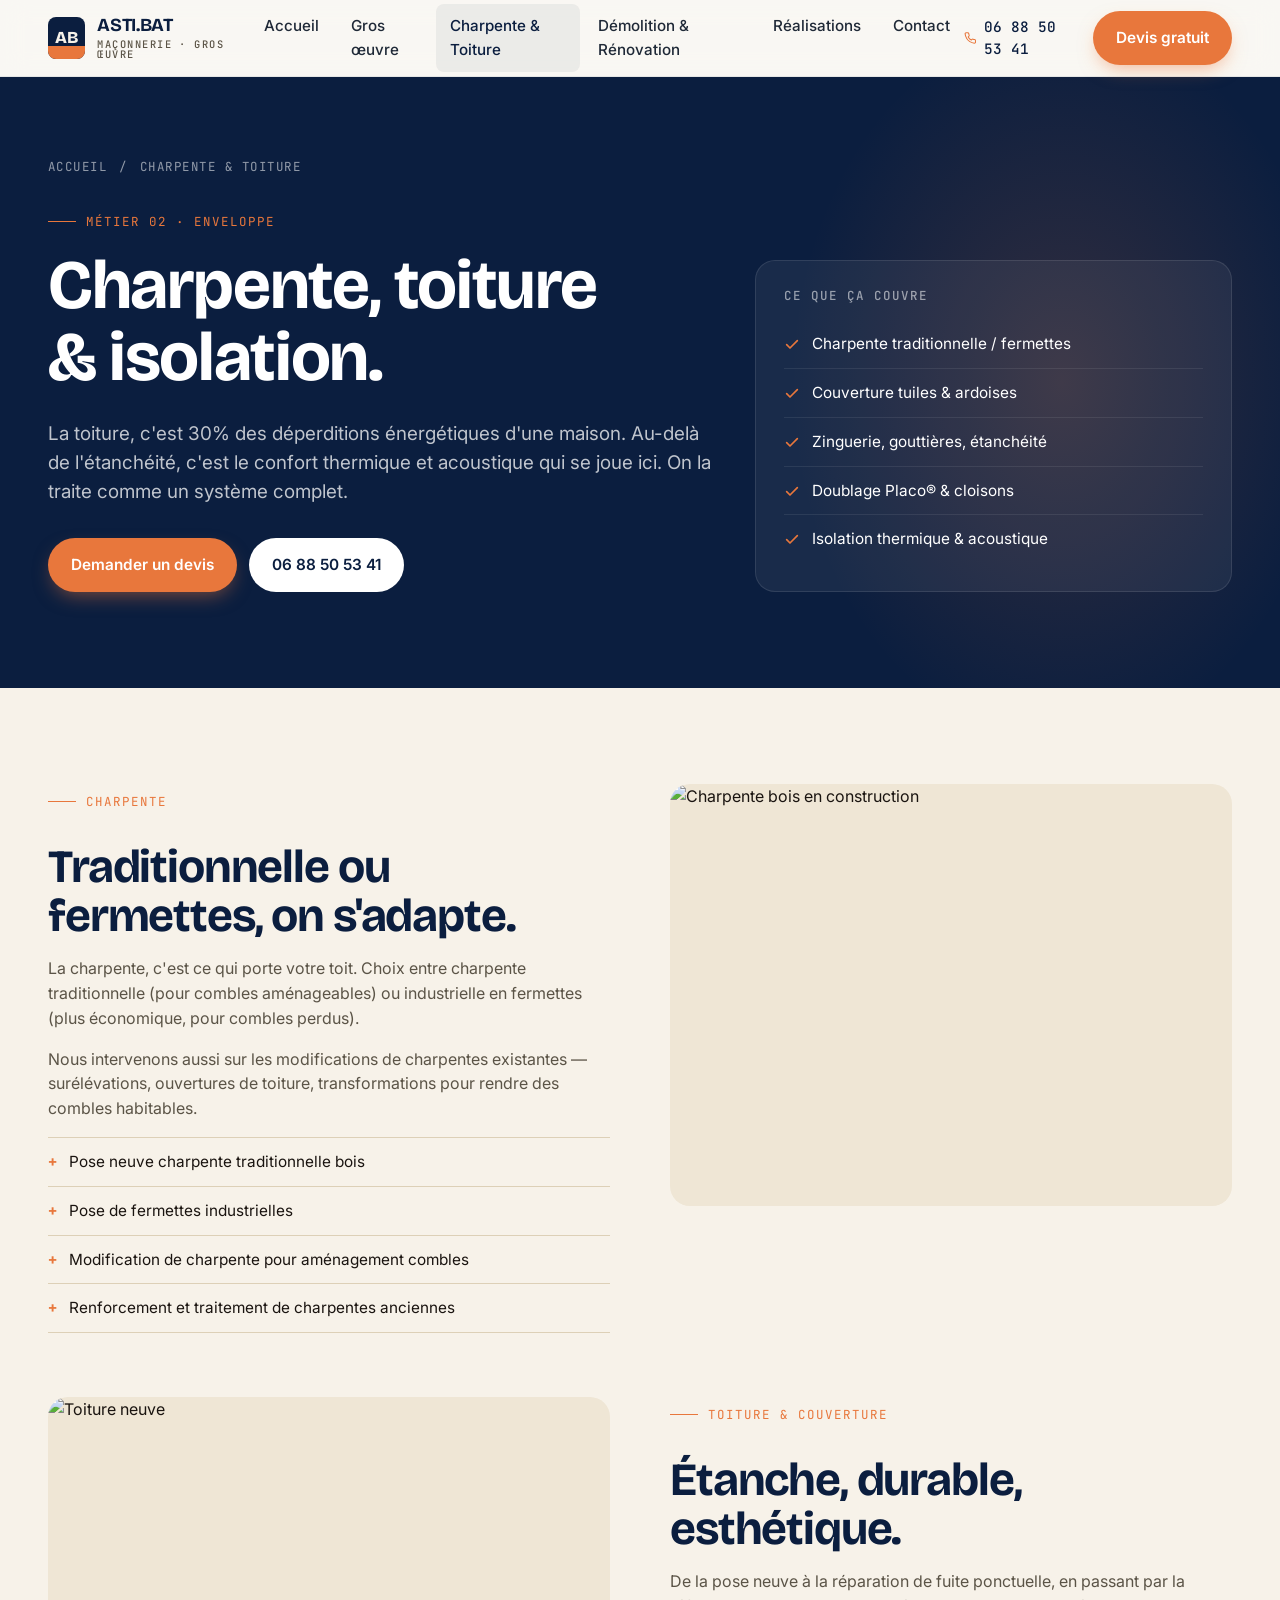
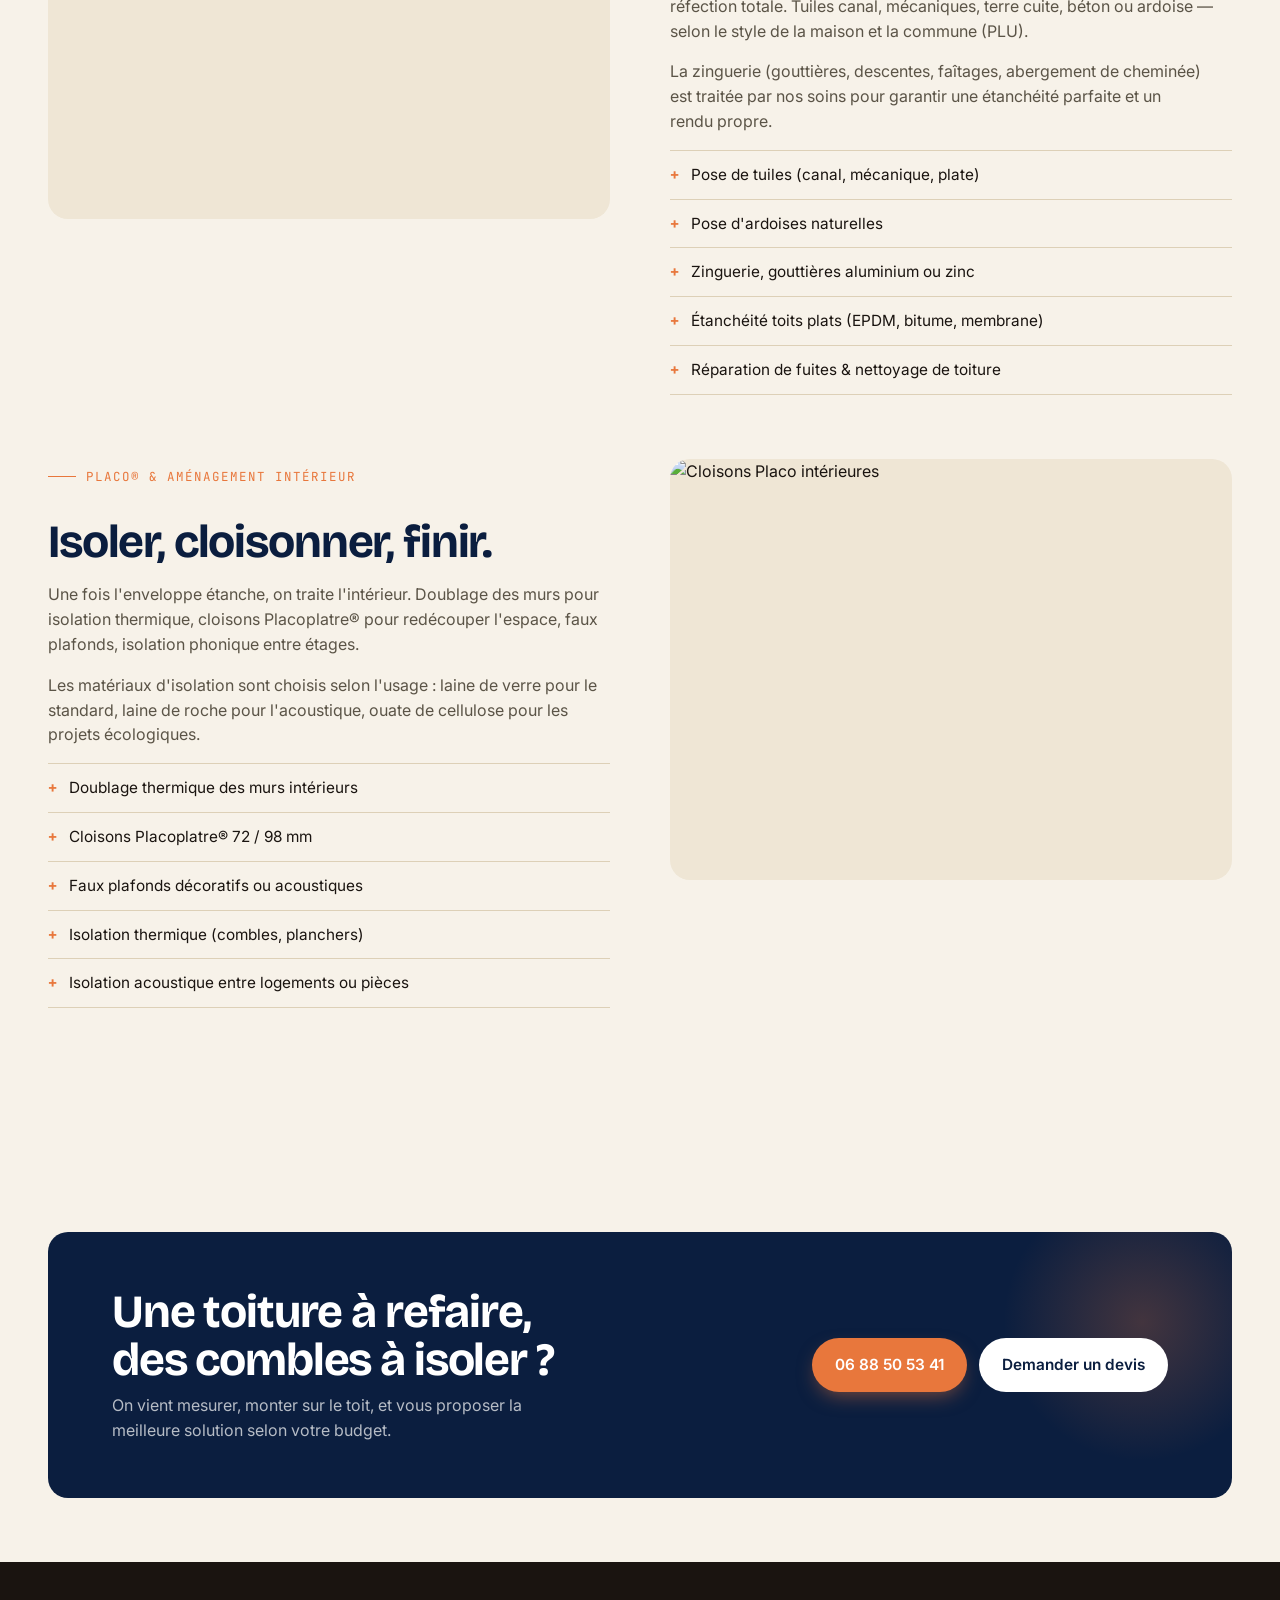
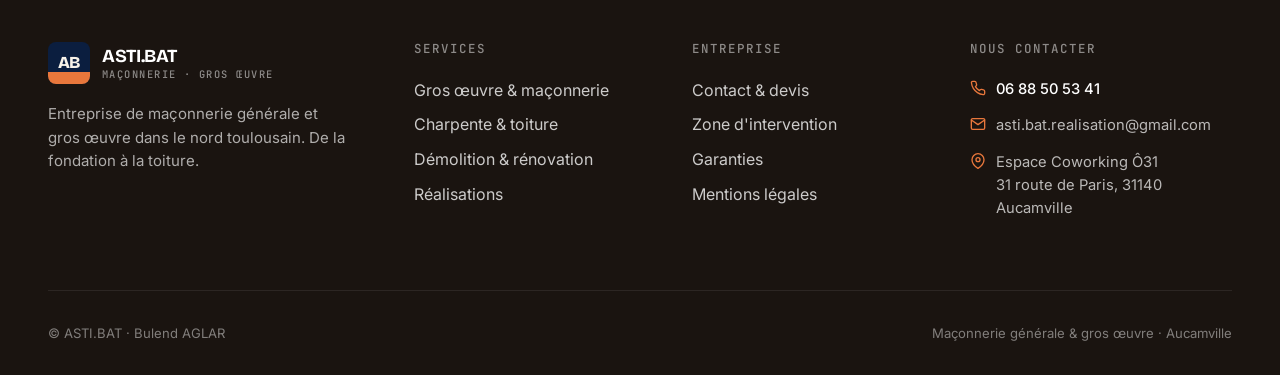
==== charpente-toiture.html @ 5a8880ad "first commit" ====
<!DOCTYPE html>
<html lang="fr">
<head>
<meta charset="UTF-8" />
<meta name="viewport" content="width=device-width, initial-scale=1.0" />
<title>Charpente, toiture & isolation — Toulouse · ASTI.BAT</title>
<meta name="description" content="Charpente traditionnelle ou fermettes, pose tuiles/ardoises, zinguerie, étanchéité, doublage Placo® et isolation thermique/acoustique dans le nord toulousain." />
<link rel="preconnect" href="https://fonts.googleapis.com" />
<link rel="preconnect" href="https://fonts.gstatic.com" crossorigin />
<link href="https://fonts.googleapis.com/css2?family=Bricolage+Grotesque:opsz,wght@12..96,400;12..96,500;12..96,600;12..96,700;12..96,800&family=Inter:wght@400;500;600;700&family=JetBrains+Mono:wght@400;500&display=swap" rel="stylesheet" />
<link rel="stylesheet" href="assets/style.css" />
</head>
<body>

<header class="nav">
  <div class="container nav__inner">
    <a href="index.html" class="brand">
      <span class="brand__mark"><span>AB</span></span>
      <span class="brand__name">ASTI.BAT<small>Maçonnerie · Gros œuvre</small></span>
    </a>
    <nav>
      <ul class="nav__links">
        <li><a href="index.html">Accueil</a></li>
        <li><a href="gros-oeuvre.html">Gros œuvre</a></li>
        <li><a href="charpente-toiture.html" class="active">Charpente & Toiture</a></li>
        <li><a href="demolition-renovation.html">Démolition & Rénovation</a></li>
        <li><a href="realisations.html">Réalisations</a></li>
        <li><a href="contact.html">Contact</a></li>
      </ul>
    </nav>
    <div class="nav__cta">
      <a href="tel:+33688505341" class="nav__phone">
        <svg width="16" height="16" viewBox="0 0 24 24" fill="none" stroke="currentColor" stroke-width="2" stroke-linecap="round" stroke-linejoin="round"><path d="M22 16.92v3a2 2 0 0 1-2.18 2 19.79 19.79 0 0 1-8.63-3.07 19.5 19.5 0 0 1-6-6 19.79 19.79 0 0 1-3.07-8.67A2 2 0 0 1 4.11 2h3a2 2 0 0 1 2 1.72c.13.96.37 1.9.72 2.81a2 2 0 0 1-.45 2.11L8.09 9.91a16 16 0 0 0 6 6l1.27-1.27a2 2 0 0 1 2.11-.45c.91.35 1.85.59 2.81.72A2 2 0 0 1 22 16.92Z"/></svg>
        06 88 50 53 41
      </a>
      <a href="contact.html" class="btn btn-primary">Devis gratuit</a>
    </div>
  </div>
</header>

<section class="page-header">
  <div class="container">
    <div class="page-header__inner">
      <div>
        <div class="page-header__crumbs">
          <a href="index.html">Accueil</a> <span>/</span> <span>Charpente & Toiture</span>
        </div>
        <span class="eyebrow">Métier 02 · Enveloppe</span>
        <h1 style="margin-top: 18px;">Charpente, toiture & isolation.</h1>
        <p class="page-header__lead">La toiture, c'est 30% des déperditions énergétiques d'une maison. Au-delà de l'étanchéité, c'est le confort thermique et acoustique qui se joue ici. On la traite comme un système complet.</p>
        <div style="display: flex; gap: 12px; margin-top: 32px; flex-wrap: wrap;">
          <a href="contact.html" class="btn btn-primary">Demander un devis</a>
          <a href="tel:+33688505341" class="btn btn-light">06 88 50 53 41</a>
        </div>
      </div>
      <aside class="page-header__side">
        <h4 style="font-family: var(--f-mono); font-size: 0.78rem; letter-spacing: 0.16em; text-transform: uppercase; color: rgba(255,255,255,.55); margin: 0 0 18px; font-weight: 500;">Ce que ça couvre</h4>
        <ul>
          <li><svg width="16" height="16" viewBox="0 0 24 24" fill="none" stroke="currentColor" stroke-width="2.5" stroke-linecap="round" stroke-linejoin="round"><path d="M20 7L9 18l-5-5"/></svg> Charpente traditionnelle / fermettes</li>
          <li><svg width="16" height="16" viewBox="0 0 24 24" fill="none" stroke="currentColor" stroke-width="2.5" stroke-linecap="round" stroke-linejoin="round"><path d="M20 7L9 18l-5-5"/></svg> Couverture tuiles & ardoises</li>
          <li><svg width="16" height="16" viewBox="0 0 24 24" fill="none" stroke="currentColor" stroke-width="2.5" stroke-linecap="round" stroke-linejoin="round"><path d="M20 7L9 18l-5-5"/></svg> Zinguerie, gouttières, étanchéité</li>
          <li><svg width="16" height="16" viewBox="0 0 24 24" fill="none" stroke="currentColor" stroke-width="2.5" stroke-linecap="round" stroke-linejoin="round"><path d="M20 7L9 18l-5-5"/></svg> Doublage Placo® & cloisons</li>
          <li><svg width="16" height="16" viewBox="0 0 24 24" fill="none" stroke="currentColor" stroke-width="2.5" stroke-linecap="round" stroke-linejoin="round"><path d="M20 7L9 18l-5-5"/></svg> Isolation thermique & acoustique</li>
        </ul>
      </aside>
    </div>
  </div>
</section>

<section class="section">
  <div class="container">

    <div class="content-block reveal">
      <div>
        <span class="eyebrow">Charpente</span>
        <h2 style="margin-top: 16px;">Traditionnelle ou fermettes, on s'adapte.</h2>
        <p>La charpente, c'est ce qui porte votre toit. Choix entre charpente traditionnelle (pour combles aménageables) ou industrielle en fermettes (plus économique, pour combles perdus).</p>
        <p>Nous intervenons aussi sur les modifications de charpentes existantes — surélévations, ouvertures de toiture, transformations pour rendre des combles habitables.</p>
        <ul>
          <li>Pose neuve charpente traditionnelle bois</li>
          <li>Pose de fermettes industrielles</li>
          <li>Modification de charpente pour aménagement combles</li>
          <li>Renforcement et traitement de charpentes anciennes</li>
        </ul>
      </div>
      <div class="content-block__media">
        <img src="https://images.unsplash.com/photo-1581094288338-2314dddb7ece?auto=format&fit=crop&w=1200&q=80" alt="Charpente bois en construction" />
      </div>
    </div>

    <div class="content-block reveal">
      <div>
        <span class="eyebrow">Toiture & couverture</span>
        <h2 style="margin-top: 16px;">Étanche, durable, esthétique.</h2>
        <p>De la pose neuve à la réparation de fuite ponctuelle, en passant par la réfection totale. Tuiles canal, mécaniques, terre cuite, béton ou ardoise — selon le style de la maison et la commune (PLU).</p>
        <p>La zinguerie (gouttières, descentes, faîtages, abergement de cheminée) est traitée par nos soins pour garantir une étanchéité parfaite et un rendu propre.</p>
        <ul>
          <li>Pose de tuiles (canal, mécanique, plate)</li>
          <li>Pose d'ardoises naturelles</li>
          <li>Zinguerie, gouttières aluminium ou zinc</li>
          <li>Étanchéité toits plats (EPDM, bitume, membrane)</li>
          <li>Réparation de fuites & nettoyage de toiture</li>
        </ul>
      </div>
      <div class="content-block__media">
        <img src="https://images.unsplash.com/photo-1486718448742-163732cd1544?auto=format&fit=crop&w=1200&q=80" alt="Toiture neuve" />
      </div>
    </div>

    <div class="content-block reveal">
      <div>
        <span class="eyebrow">Placo® & aménagement intérieur</span>
        <h2 style="margin-top: 16px;">Isoler, cloisonner, finir.</h2>
        <p>Une fois l'enveloppe étanche, on traite l'intérieur. Doublage des murs pour isolation thermique, cloisons Placoplatre® pour redécouper l'espace, faux plafonds, isolation phonique entre étages.</p>
        <p>Les matériaux d'isolation sont choisis selon l'usage : laine de verre pour le standard, laine de roche pour l'acoustique, ouate de cellulose pour les projets écologiques.</p>
        <ul>
          <li>Doublage thermique des murs intérieurs</li>
          <li>Cloisons Placoplatre® 72 / 98 mm</li>
          <li>Faux plafonds décoratifs ou acoustiques</li>
          <li>Isolation thermique (combles, planchers)</li>
          <li>Isolation acoustique entre logements ou pièces</li>
        </ul>
      </div>
      <div class="content-block__media">
        <img src="https://images.unsplash.com/photo-1597047084897-51e81819a499?auto=format&fit=crop&w=1200&q=80" alt="Cloisons Placo intérieures" />
      </div>
    </div>

  </div>
</section>

<section class="section section--tight">
  <div class="container">
    <div class="cta-band reveal">
      <div>
        <h2>Une toiture à refaire, des combles à isoler ?</h2>
        <p>On vient mesurer, monter sur le toit, et vous proposer la meilleure solution selon votre budget.</p>
      </div>
      <div class="cta-band__actions">
        <a href="tel:+33688505341" class="btn btn-primary">06 88 50 53 41</a>
        <a href="contact.html" class="btn btn-light">Demander un devis</a>
      </div>
    </div>
  </div>
</section>

<footer class="footer">
  <div class="container">
    <div class="footer__grid">
      <div class="footer__brand">
        <a href="index.html" class="brand"><span class="brand__mark"><span>AB</span></span><span class="brand__name">ASTI.BAT<small>Maçonnerie · Gros œuvre</small></span></a>
        <p>Entreprise de maçonnerie générale et gros œuvre dans le nord toulousain. De la fondation à la toiture.</p>
      </div>
      <div><h4>Services</h4>
        <ul>
          <li><a href="gros-oeuvre.html">Gros œuvre & maçonnerie</a></li>
          <li><a href="charpente-toiture.html">Charpente & toiture</a></li>
          <li><a href="demolition-renovation.html">Démolition & rénovation</a></li>
          <li><a href="realisations.html">Réalisations</a></li>
        </ul>
      </div>
      <div><h4>Entreprise</h4>
        <ul>
          <li><a href="contact.html">Contact & devis</a></li>
          <li><a href="#">Zone d'intervention</a></li>
          <li><a href="#">Garanties</a></li>
          <li><a href="#">Mentions légales</a></li>
        </ul>
      </div>
      <div class="footer__contact"><h4>Nous contacter</h4>
        <div class="line"><svg width="16" height="16" viewBox="0 0 24 24" fill="none" stroke="currentColor" stroke-width="2" stroke-linecap="round" stroke-linejoin="round"><path d="M22 16.92v3a2 2 0 0 1-2.18 2 19.79 19.79 0 0 1-8.63-3.07 19.5 19.5 0 0 1-6-6 19.79 19.79 0 0 1-3.07-8.67A2 2 0 0 1 4.11 2h3a2 2 0 0 1 2 1.72c.13.96.37 1.9.72 2.81a2 2 0 0 1-.45 2.11L8.09 9.91a16 16 0 0 0 6 6l1.27-1.27a2 2 0 0 1 2.11-.45c.91.35 1.85.59 2.81.72A2 2 0 0 1 22 16.92Z"/></svg><div><b>06 88 50 53 41</b></div></div>
        <div class="line"><svg width="16" height="16" viewBox="0 0 24 24" fill="none" stroke="currentColor" stroke-width="2" stroke-linecap="round" stroke-linejoin="round"><path d="M4 4h16c1.1 0 2 .9 2 2v12c0 1.1-.9 2-2 2H4c-1.1 0-2-.9-2-2V6c0-1.1.9-2 2-2z"/><polyline points="22,6 12,13 2,6"/></svg><div>asti.bat.realisation@gmail.com</div></div>
        <div class="line"><svg width="16" height="16" viewBox="0 0 24 24" fill="none" stroke="currentColor" stroke-width="2" stroke-linecap="round" stroke-linejoin="round"><path d="M21 10c0 7-9 13-9 13s-9-6-9-13a9 9 0 0 1 18 0z"/><circle cx="12" cy="10" r="3"/></svg><div>Espace Coworking Ô31<br/>31 route de Paris, 31140 Aucamville</div></div>
      </div>
    </div>
    <div class="footer__bottom">
      <div>© ASTI.BAT · Bulend AGLAR</div>
      <div>Maçonnerie générale & gros œuvre · Aucamville</div>
    </div>
  </div>
</footer>

<script src="assets/site.js"></script>
</body>
</html>
---- assets/style.css ----
/* =========================================================
   ASTI.BAT — Système de design
   ========================================================= */
:root {
  /* Palette — légèrement réchauffée, ton atelier/artisan */
  --navy: #0B1E3F;
  --navy-2: #0F2649;
  --navy-3: #15315C;
  --orange: #E8773C;
  --orange-2: #F08A4F;
  --orange-dark: #C9602A;
  --cream: #F7F2E9;
  --cream-2: #EFE6D5;
  --kraft: #E4D5BA;
  --line: #DDD0B7;
  --ink: #1A1410;
  --slate: #5B5447;
  --slate-2: #8A8170;

  /* Type */
  --f-display: "Bricolage Grotesque", "Inter", system-ui, sans-serif;
  --f-body: "Inter", system-ui, sans-serif;
  --f-mono: "JetBrains Mono", ui-monospace, monospace;
  --f-hand: "Caveat", "Bradley Hand", cursive;

  /* Spacing */
  --r-sm: 6px;
  --r: 12px;
  --r-lg: 20px;
  --shadow-1: 0 1px 2px rgba(11,30,63,.06), 0 4px 14px rgba(11,30,63,.06);
  --shadow-2: 0 18px 50px -20px rgba(11,30,63,.25);
}

* { box-sizing: border-box; }
html, body { margin: 0; padding: 0; }
body {
  font-family: var(--f-body);
  color: var(--ink);
  background: var(--cream);
  -webkit-font-smoothing: antialiased;
  line-height: 1.55;
  font-size: 16px;
}
img { max-width: 100%; display: block; }
a { color: inherit; text-decoration: none; }
button { font: inherit; cursor: pointer; }

.container {
  width: 100%;
  max-width: 1240px;
  margin-inline: auto;
  padding-inline: 28px;
}
.container-wide { max-width: 1400px; margin-inline: auto; padding-inline: 28px; }

/* =========================================================
   TYPOGRAPHIE
   ========================================================= */
h1, h2, h3, h4 {
  font-family: var(--f-display);
  font-weight: 700;
  letter-spacing: -0.02em;
  margin: 0;
  text-wrap: balance;
  line-height: 1.05;
}
h1 { font-size: clamp(2.4rem, 5.4vw, 4.5rem); }
h2 { font-size: clamp(1.9rem, 3.6vw, 2.9rem); letter-spacing: -0.025em; }
h3 { font-size: clamp(1.25rem, 2vw, 1.5rem); letter-spacing: -0.015em; }
p  { margin: 0 0 1em; text-wrap: pretty; color: #2A2F3A; }
.eyebrow {
  font-family: var(--f-mono);
  font-size: 0.78rem;
  letter-spacing: 0.16em;
  text-transform: uppercase;
  color: var(--orange);
  display: inline-flex;
  align-items: center;
  gap: 10px;
}
.hand {
  font-family: var(--f-hand);
  font-weight: 600;
  color: var(--orange);
  display: inline-block;
  line-height: 1;
}
.signature {
  font-family: var(--f-hand);
  font-weight: 600;
  font-size: 2.2rem;
  color: var(--orange);
  letter-spacing: -0.01em;
  line-height: 0.9;
  display: inline-block;
  transform: rotate(-3deg);
}
.stamp {
  display: inline-flex;
  align-items: center;
  gap: 8px;
  padding: 8px 14px;
  border: 2px solid var(--orange);
  color: var(--orange);
  font-family: var(--f-mono);
  font-size: 0.7rem;
  letter-spacing: 0.18em;
  text-transform: uppercase;
  font-weight: 600;
  border-radius: 4px;
  transform: rotate(-2deg);
  background: rgba(232, 119, 60, 0.04);
}
.eyebrow::before {
  content: "";
  width: 28px; height: 1px;
  background: var(--orange);
  display: inline-block;
}
.lead { font-size: 1.18rem; color: #2A2F3A; max-width: 60ch; }
.mono { font-family: var(--f-mono); }

/* =========================================================
   NAV
   ========================================================= */
.nav {
  position: sticky; top: 0;
  z-index: 50;
  background: rgba(250, 248, 245, 0.86);
  backdrop-filter: saturate(140%) blur(14px);
  -webkit-backdrop-filter: saturate(140%) blur(14px);
  border-bottom: 1px solid rgba(11,30,63,0.08);
}
.nav__inner {
  display: flex; align-items: center; justify-content: space-between;
  height: 76px;
}
.brand {
  display: flex; align-items: center; gap: 12px;
  font-family: var(--f-display);
  font-weight: 700;
  font-size: 1.15rem;
  letter-spacing: -0.02em;
  color: var(--navy);
}
.brand__mark {
  width: 42px; height: 42px;
  display: grid; place-items: center;
  background: var(--navy);
  color: var(--cream);
  border-radius: 8px;
  position: relative;
  overflow: hidden;
}
.brand__mark::before{
  content:"";
  position:absolute; inset:auto 0 0 0;
  height: 30%;
  background: var(--orange);
}
.brand__mark span{
  position: relative; z-index:1;
  font-family: var(--f-display);
  font-weight: 800;
  font-size: 1.05rem;
  letter-spacing: -0.04em;
}
.brand__name { line-height: 1; }
.brand__name small {
  display: block;
  font-family: var(--f-mono);
  font-weight: 500;
  font-size: 0.65rem;
  letter-spacing: 0.14em;
  color: var(--slate);
  text-transform: uppercase;
  margin-top: 4px;
}

.nav__links {
  display: flex; gap: 4px;
  list-style: none; padding: 0; margin: 0;
}
.nav__links a {
  display: inline-block;
  padding: 10px 14px;
  border-radius: 8px;
  font-size: 0.95rem;
  font-weight: 500;
  color: #1f2937;
  transition: background .2s, color .2s;
}
.nav__links a:hover { background: rgba(11,30,63,0.06); }
.nav__links a.active { color: var(--navy); background: rgba(11,30,63,0.06); }

.nav__cta {
  display: flex; gap: 10px; align-items: center;
}
.nav__phone {
  display: inline-flex; align-items: center; gap: 8px;
  font-family: var(--f-mono);
  font-weight: 500;
  font-size: 0.9rem;
  color: var(--navy);
}
.nav__phone svg { color: var(--orange); }

.nav__burger { display: none; }

@media (max-width: 980px) {
  .nav__links, .nav__phone { display: none; }
  .nav__burger { display: inline-flex; }
}

/* =========================================================
   BOUTONS
   ========================================================= */
.btn {
  display: inline-flex;
  align-items: center;
  gap: 10px;
  padding: 14px 22px;
  border-radius: 999px;
  font-weight: 600;
  font-size: 0.96rem;
  border: 1px solid transparent;
  transition: transform .15s ease, background .2s, color .2s, box-shadow .2s;
  white-space: nowrap;
}
.btn:hover { transform: translateY(-1px); }
.btn-primary {
  background: var(--orange);
  color: white;
  box-shadow: 0 8px 20px -6px rgba(232,119,60,.55);
}
.btn-primary:hover { background: var(--orange-dark); }
.btn-dark {
  background: var(--navy);
  color: var(--cream);
}
.btn-dark:hover { background: var(--navy-3); }
.btn-ghost {
  background: transparent;
  color: var(--navy);
  border-color: rgba(11,30,63,0.18);
}
.btn-ghost:hover { background: rgba(11,30,63,0.05); }
.btn-light {
  background: white;
  color: var(--navy);
  border-color: rgba(255,255,255,.4);
}
.btn-light:hover { background: var(--cream); }

.btn svg { transition: transform .2s; }
.btn:hover svg { transform: translateX(2px); }

/* =========================================================
   HERO
   ========================================================= */
.hero {
  position: relative;
  background: var(--navy);
  color: white;
  overflow: hidden;
  isolation: isolate;
}
.hero__grid {
  display: grid;
  grid-template-columns: 1.05fr 0.95fr;
  gap: 56px;
  align-items: center;
  padding: 110px 0 130px;
}
.hero__copy { position: relative; z-index: 2; }
.hero h1 {
  color: white;
  font-size: clamp(2.6rem, 6vw, 5.2rem);
  line-height: 0.98;
  margin-bottom: 28px;
}
.hero h1 em {
  font-style: normal;
  color: var(--orange);
  display: inline-block;
  position: relative;
}
.hero h1 em::after{
  content:"";
  position:absolute; left:0; right:0; bottom:-2px;
  height: 6px;
  background: var(--orange);
  opacity: .25;
  border-radius: 3px;
}
.hero__sub {
  font-size: 1.18rem;
  color: rgba(255,255,255,0.78);
  max-width: 56ch;
  margin-bottom: 36px;
}
.hero__cta { display: flex; flex-wrap: wrap; gap: 14px; }

.hero__meta {
  margin-top: 50px;
  display: grid;
  grid-template-columns: repeat(3, 1fr);
  gap: 28px;
  padding-top: 28px;
  border-top: 1px solid rgba(255,255,255,.12);
}
.hero__meta b {
  display: block;
  font-family: var(--f-display);
  font-size: 2rem;
  font-weight: 700;
  color: white;
  line-height: 1;
  margin-bottom: 6px;
  letter-spacing: -0.02em;
}
.hero__meta span {
  font-size: 0.85rem;
  color: rgba(255,255,255,0.6);
}

.hero__visual {
  position: relative;
  aspect-ratio: 4/5;
  border-radius: var(--r-lg);
  overflow: hidden;
  z-index: 1;
  box-shadow: var(--shadow-2);
}
.hero__visual img {
  width: 100%; height: 100%;
  object-fit: cover;
  filter: contrast(1.02) saturate(0.92);
}
.hero__visual::after{
  content:"";
  position: absolute; inset: 0;
  background: linear-gradient(180deg, rgba(11,30,63,0) 50%, rgba(11,30,63,0.6) 100%);
}
.hero__badge {
  position: absolute;
  left: 22px; bottom: 22px;
  background: white;
  color: var(--navy);
  padding: 14px 18px;
  border-radius: 12px;
  box-shadow: var(--shadow-1);
  display: flex; align-items: center; gap: 12px;
  z-index: 2;
}
.hero__badge .dot {
  width: 10px; height: 10px;
  background: #22C55E;
  border-radius: 50%;
  box-shadow: 0 0 0 6px rgba(34,197,94,.18);
}
.hero__badge b { display: block; font-size: 0.95rem; }
.hero__badge span { font-size: 0.8rem; color: var(--slate); }

/* Diagonal bg accent */
.hero::before {
  content: "";
  position: absolute;
  right: -10%;
  top: -20%;
  width: 60%;
  height: 80%;
  background: radial-gradient(ellipse at center, rgba(232,119,60,.18), transparent 60%);
  z-index: 0;
}

@media (max-width: 900px) {
  .hero__grid { grid-template-columns: 1fr; padding: 70px 0 80px; gap: 40px; }
  .hero__meta { grid-template-columns: repeat(3, 1fr); gap: 16px; }
  .hero__meta b { font-size: 1.5rem; }
}

/* =========================================================
   SECTIONS
   ========================================================= */
.section { padding: 96px 0; }
.section--tight { padding: 64px 0; }
.section--cream { background: var(--cream); }
.section--cream2 { background: var(--cream-2); }
.section--navy { background: var(--navy); color: white; }
.section--navy h2, .section--navy h3 { color: white; }
.section--navy p { color: rgba(255,255,255,.74); }

.section__head {
  display: flex;
  align-items: end;
  justify-content: space-between;
  gap: 40px;
  margin-bottom: 56px;
}
.section__head h2 { max-width: 18ch; }
.section__head p { max-width: 44ch; margin: 0; }
@media (max-width: 760px) {
  .section__head { flex-direction: column; align-items: start; gap: 18px; margin-bottom: 36px; }
}

/* =========================================================
   SERVICES
   ========================================================= */
.services {
  display: grid;
  grid-template-columns: repeat(3, 1fr);
  gap: 20px;
}
.service-card {
  background: white;
  border-radius: var(--r-lg);
  padding: 36px 32px;
  border: 1px solid var(--line);
  display: flex; flex-direction: column;
  transition: transform .25s ease, box-shadow .25s ease, border-color .25s ease;
  text-decoration: none;
  color: inherit;
  position: relative;
  overflow: hidden;
}
.service-card:hover {
  transform: translateY(-4px);
  box-shadow: var(--shadow-2);
  border-color: rgba(232,119,60,.4);
}
.service-card__num {
  font-family: var(--f-mono);
  font-size: 0.78rem;
  color: var(--orange);
  letter-spacing: 0.12em;
  margin-bottom: 24px;
}
.service-card__icon {
  width: 64px; height: 64px;
  background: var(--cream-2);
  border-radius: 14px;
  display: grid; place-items: center;
  color: var(--navy);
  margin-bottom: 28px;
  transition: background .25s, color .25s;
}
.service-card:hover .service-card__icon {
  background: var(--orange);
  color: white;
}
.service-card h3 { margin-bottom: 12px; color: var(--navy); }
.service-card p { color: var(--slate); font-size: 0.96rem; margin-bottom: 24px; flex: 1; }
.service-card__tags {
  display: flex; flex-wrap: wrap; gap: 6px;
  margin-bottom: 28px;
}
.service-card__tags span {
  font-size: 0.78rem;
  padding: 4px 10px;
  background: var(--cream-2);
  color: var(--navy);
  border-radius: 999px;
}
.service-card__link {
  display: inline-flex; align-items: center; gap: 8px;
  font-weight: 600;
  font-size: 0.92rem;
  color: var(--navy);
}
.service-card__link svg { transition: transform .2s; }
.service-card:hover .service-card__link svg { transform: translateX(4px); }
@media (max-width: 900px) { .services { grid-template-columns: 1fr; } }

/* =========================================================
   FEATURES (Pourquoi nous)
   ========================================================= */
.features {
  display: grid;
  grid-template-columns: repeat(4, 1fr);
  gap: 1px;
  background: var(--line);
  border-radius: var(--r-lg);
  overflow: hidden;
}
.features__item {
  background: var(--cream);
  padding: 36px 30px;
}
.features__item svg { color: var(--orange); margin-bottom: 22px; }
.features__item h3 { font-size: 1.15rem; color: var(--navy); margin-bottom: 8px; }
.features__item p { font-size: 0.94rem; color: var(--slate); margin: 0; }
@media (max-width: 900px) { .features { grid-template-columns: repeat(2, 1fr); } }
@media (max-width: 560px) { .features { grid-template-columns: 1fr; } }

/* =========================================================
   PROCESS
   ========================================================= */
.process {
  display: grid;
  grid-template-columns: repeat(4, 1fr);
  gap: 28px;
  counter-reset: step;
}
.process__step {
  position: relative;
  padding-top: 38px;
}
.process__step::before {
  content: "";
  position: absolute;
  top: 0; left: 0;
  height: 2px; width: 36px;
  background: var(--orange);
}
.process__step .num {
  font-family: var(--f-mono);
  font-size: 0.78rem;
  color: var(--orange);
  letter-spacing: 0.16em;
  display: block;
  margin-bottom: 14px;
}
.process__step h3 { font-size: 1.25rem; color: var(--navy); margin-bottom: 10px; }
.process__step p { font-size: 0.94rem; color: var(--slate); }
@media (max-width: 900px) { .process { grid-template-columns: repeat(2, 1fr); } }
@media (max-width: 560px) { .process { grid-template-columns: 1fr; } }

/* =========================================================
   CTA BAND
   ========================================================= */
.cta-band {
  background: var(--navy);
  color: white;
  border-radius: var(--r-lg);
  padding: 56px 64px;
  display: grid;
  grid-template-columns: 1.4fr auto;
  align-items: center;
  gap: 40px;
  position: relative;
  overflow: hidden;
}
.cta-band::before{
  content:"";
  position:absolute; right:-50px; top:-50px;
  width: 280px; height: 280px;
  background: radial-gradient(circle, rgba(232,119,60,.25), transparent 70%);
}
.cta-band h2 { color: white; max-width: 18ch; margin: 0 0 8px; }
.cta-band p { color: rgba(255,255,255,.7); margin: 0; max-width: 42ch; }
.cta-band__actions { display: flex; gap: 12px; flex-wrap: wrap; position: relative; }
@media (max-width: 760px) {
  .cta-band { grid-template-columns: 1fr; padding: 40px 28px; }
}

/* =========================================================
   FOOTER
   ========================================================= */
.footer {
  background: var(--ink);
  color: rgba(255,255,255,0.7);
  padding: 80px 0 32px;
}
.footer__grid {
  display: grid;
  grid-template-columns: 1.4fr 1fr 1fr 1.2fr;
  gap: 60px;
  padding-bottom: 56px;
  border-bottom: 1px solid rgba(255,255,255,0.08);
}
.footer h4 {
  font-family: var(--f-mono);
  font-size: 0.78rem;
  letter-spacing: 0.16em;
  text-transform: uppercase;
  color: rgba(255,255,255,.5);
  margin-bottom: 22px;
  font-weight: 500;
}
.footer ul { list-style: none; margin: 0; padding: 0; }
.footer li { margin-bottom: 10px; }
.footer a { color: rgba(255,255,255,.78); }
.footer a:hover { color: var(--orange); }
.footer__brand { color: white; }
.footer__brand .brand { color: white; }
.footer__brand .brand__name small { color: rgba(255,255,255,.5); }
.footer__brand p { margin-top: 18px; font-size: 0.94rem; color: rgba(255,255,255,.65); max-width: 36ch; }

.footer__contact b { color: white; font-weight: 500; }
.footer__contact .line {
  display: flex; align-items: start; gap: 10px;
  margin-bottom: 14px;
  font-size: 0.92rem;
}
.footer__contact svg { color: var(--orange); flex: none; margin-top: 2px; }

.footer__bottom {
  display: flex; justify-content: space-between; align-items: center;
  padding-top: 32px;
  font-size: 0.82rem;
  color: rgba(255,255,255,.45);
  gap: 20px;
  flex-wrap: wrap;
}
@media (max-width: 900px) {
  .footer__grid { grid-template-columns: 1fr 1fr; gap: 40px; }
}
@media (max-width: 560px) {
  .footer__grid { grid-template-columns: 1fr; }
}

/* =========================================================
   PAGE HEADER (sub-pages)
   ========================================================= */
.page-header {
  background: var(--navy);
  color: white;
  padding: 80px 0 96px;
  position: relative;
  overflow: hidden;
}
.page-header::before{
  content:"";
  position:absolute; right: -8%; top: -20%;
  width: 50%; height: 140%;
  background: radial-gradient(ellipse at center, rgba(232,119,60,.18), transparent 60%);
}
.page-header__crumbs {
  font-family: var(--f-mono);
  font-size: 0.78rem;
  letter-spacing: 0.12em;
  color: rgba(255,255,255,.55);
  text-transform: uppercase;
  margin-bottom: 28px;
  display: flex; align-items: center; gap: 12px;
}
.page-header__crumbs a { color: rgba(255,255,255,.55); }
.page-header__crumbs a:hover { color: var(--orange); }
.page-header h1 {
  color: white;
  max-width: 18ch;
  margin-bottom: 24px;
}
.page-header__lead { color: rgba(255,255,255,.74); font-size: 1.18rem; max-width: 60ch; }
.page-header__inner { display: grid; grid-template-columns: 1.4fr 1fr; gap: 40px; align-items: end; position: relative; z-index: 1; }
.page-header__side {
  background: rgba(255,255,255,.06);
  border: 1px solid rgba(255,255,255,.1);
  border-radius: var(--r-lg);
  padding: 28px;
}
.page-header__side ul { list-style: none; margin: 0; padding: 0; }
.page-header__side li { display: flex; align-items: center; gap: 12px; padding: 12px 0; border-bottom: 1px solid rgba(255,255,255,.08); font-size: 0.96rem; }
.page-header__side li:last-child { border-bottom: 0; }
.page-header__side svg { color: var(--orange); flex: none; }
@media (max-width: 900px) {
  .page-header__inner { grid-template-columns: 1fr; }
}

/* =========================================================
   SERVICE-DETAIL CONTENT BLOCKS
   ========================================================= */
.content-block {
  display: grid;
  grid-template-columns: 1fr 1fr;
  gap: 60px;
  align-items: start;
  margin-bottom: 64px;
}
.content-block:nth-child(even) .content-block__media { order: -1; }
.content-block h2 { color: var(--navy); margin-bottom: 16px; }
.content-block .eyebrow { margin-bottom: 16px; }
.content-block p { color: var(--slate); }
.content-block ul {
  list-style: none; padding: 0; margin: 16px 0 0;
}
.content-block li {
  display: flex; gap: 12px;
  padding: 12px 0;
  border-top: 1px solid var(--line);
  font-size: 0.96rem;
  color: var(--ink);
}
.content-block li:last-child { border-bottom: 1px solid var(--line); }
.content-block li::before {
  content: "+";
  color: var(--orange);
  font-family: var(--f-mono);
  font-weight: 700;
  flex: none;
}
.content-block__media {
  border-radius: var(--r-lg);
  overflow: hidden;
  aspect-ratio: 4/3;
  background: var(--cream-2);
  position: relative;
}
.content-block__media img { width: 100%; height: 100%; object-fit: cover; }
@media (max-width: 900px) {
  .content-block { grid-template-columns: 1fr; gap: 28px; }
  .content-block:nth-child(even) .content-block__media { order: 0; }
}

/* =========================================================
   STAT STRIP
   ========================================================= */
.stat-strip {
  display: grid;
  grid-template-columns: repeat(4, 1fr);
  gap: 0;
  background: var(--cream-2);
  border-radius: var(--r-lg);
  overflow: hidden;
}
.stat-strip__item {
  padding: 36px 28px;
  border-right: 1px solid var(--line);
}
.stat-strip__item:last-child { border-right: 0; }
.stat-strip__item b {
  display: block;
  font-family: var(--f-display);
  font-size: clamp(2rem, 4vw, 3rem);
  font-weight: 700;
  color: var(--navy);
  line-height: 1;
  letter-spacing: -0.03em;
  margin-bottom: 8px;
}
.stat-strip__item span { font-size: 0.92rem; color: var(--slate); }
@media (max-width: 760px) {
  .stat-strip { grid-template-columns: repeat(2, 1fr); }
  .stat-strip__item:nth-child(2) { border-right: 0; }
  .stat-strip__item:nth-child(1),
  .stat-strip__item:nth-child(2) { border-bottom: 1px solid var(--line); }
}

/* =========================================================
   GALLERY (Réalisations)
   ========================================================= */
.gallery-grid {
  display: grid;
  grid-template-columns: repeat(12, 1fr);
  gap: 16px;
}
.gallery-item {
  position: relative;
  border-radius: var(--r);
  overflow: hidden;
  background: var(--cream-2);
  aspect-ratio: 4/3;
  cursor: pointer;
  transition: transform .2s;
}
.gallery-item:hover { transform: translateY(-3px); }
.gallery-item img { width: 100%; height: 100%; object-fit: cover; transition: transform .4s; }
.gallery-item:hover img { transform: scale(1.04); }
.gallery-item--lg { grid-column: span 6; }
.gallery-item--md { grid-column: span 4; }
.gallery-item--sm { grid-column: span 4; }
.gallery-item--xl { grid-column: span 8; }
.gallery-item__cap {
  position: absolute;
  left: 16px; right: 16px; bottom: 16px;
  background: rgba(11,30,63,.92);
  color: white;
  padding: 12px 16px;
  border-radius: 10px;
  display: flex; align-items: center; justify-content: space-between; gap: 12px;
  backdrop-filter: blur(8px);
}
.gallery-item__cap b { display: block; font-size: 0.96rem; }
.gallery-item__cap span { font-size: 0.78rem; color: rgba(255,255,255,.65); font-family: var(--f-mono); }
.gallery-item__tag {
  position: absolute; top: 14px; left: 14px;
  background: var(--orange);
  color: white;
  font-family: var(--f-mono);
  font-size: 0.72rem;
  letter-spacing: 0.1em;
  padding: 5px 10px;
  border-radius: 999px;
  text-transform: uppercase;
}
@media (max-width: 760px) {
  .gallery-grid { grid-template-columns: 1fr; }
  .gallery-item { grid-column: span 1 !important; }
}

/* =========================================================
   CONTACT
   ========================================================= */
.contact-grid {
  display: grid;
  grid-template-columns: 1.2fr 1fr;
  gap: 60px;
  align-items: start;
}
.contact-card {
  background: white;
  border: 1px solid var(--line);
  border-radius: var(--r-lg);
  padding: 40px;
}
.contact-card h3 { margin-bottom: 24px; color: var(--navy); }
.form-row { margin-bottom: 18px; }
.form-row label {
  display: block;
  font-family: var(--f-mono);
  font-size: 0.72rem;
  letter-spacing: 0.12em;
  text-transform: uppercase;
  color: var(--navy);
  margin-bottom: 8px;
}
.form-row input,
.form-row textarea,
.form-row select {
  width: 100%;
  padding: 13px 16px;
  border: 1px solid var(--line);
  border-radius: 10px;
  font: inherit;
  background: var(--cream);
  transition: border-color .2s, box-shadow .2s;
  color: var(--ink);
}
.form-row input:focus,
.form-row textarea:focus,
.form-row select:focus {
  outline: none;
  border-color: var(--orange);
  box-shadow: 0 0 0 4px rgba(232,119,60,.15);
}
.form-row textarea { resize: vertical; min-height: 140px; }
.form-row__split { display: grid; grid-template-columns: 1fr 1fr; gap: 16px; }
.chip-group { display: flex; flex-wrap: wrap; gap: 8px; }
.chip {
  padding: 9px 14px;
  border: 1px solid var(--line);
  border-radius: 999px;
  background: var(--cream);
  font-size: 0.88rem;
  cursor: pointer;
  transition: background .2s, border-color .2s, color .2s;
  font-family: inherit;
  color: var(--ink);
}
.chip:hover { border-color: var(--orange); }
.chip.active { background: var(--navy); color: white; border-color: var(--navy); }

.info-card {
  background: var(--navy);
  color: white;
  border-radius: var(--r-lg);
  padding: 40px;
}
.info-card h3 { color: white; margin-bottom: 24px; }
.info-card .info-line {
  display: flex; gap: 16px; align-items: start;
  padding: 18px 0;
  border-bottom: 1px solid rgba(255,255,255,.1);
}
.info-card .info-line:last-of-type { border-bottom: 0; padding-bottom: 0; }
.info-card .info-line svg { color: var(--orange); flex: none; margin-top: 2px; }
.info-card .info-line b { color: white; display: block; margin-bottom: 4px; font-weight: 600; }
.info-card .info-line span { color: rgba(255,255,255,.74); font-size: 0.94rem; line-height: 1.5; }
.info-card .info-line a { color: rgba(255,255,255,.74); }
.info-card .info-line a:hover { color: var(--orange); }

@media (max-width: 900px) {
  .contact-grid { grid-template-columns: 1fr; }
  .form-row__split { grid-template-columns: 1fr; }
  .contact-card, .info-card { padding: 28px; }
}

/* =========================================================
   FAQ
   ========================================================= */
.faq-list { max-width: 880px; margin: 0 auto; }
.faq-item {
  border-bottom: 1px solid var(--line);
  padding: 24px 0;
  cursor: pointer;
}
.faq-item summary {
  display: flex; align-items: center; justify-content: space-between;
  font-family: var(--f-display);
  font-weight: 600;
  font-size: 1.18rem;
  color: var(--navy);
  list-style: none;
  letter-spacing: -0.01em;
  gap: 24px;
}
.faq-item summary::-webkit-details-marker { display: none; }
.faq-item summary::after {
  content: "+";
  font-family: var(--f-mono);
  font-weight: 400;
  font-size: 1.5rem;
  color: var(--orange);
  transition: transform .2s;
  flex: none;
}
.faq-item[open] summary::after { content: "−"; }
.faq-item p { margin: 18px 0 4px; color: var(--slate); }

/* =========================================================
   ZONES
   ========================================================= */
.zones-grid {
  display: grid;
  grid-template-columns: repeat(auto-fill, minmax(160px, 1fr));
  gap: 1px;
  background: var(--line);
  border-radius: var(--r);
  overflow: hidden;
}
.zone {
  background: var(--cream);
  padding: 18px 20px;
  display: flex; align-items: center; gap: 10px;
  font-size: 0.94rem;
  color: var(--navy);
}
.zone__num { font-family: var(--f-mono); font-size: 0.72rem; color: var(--orange); }

/* =========================================================
   REVEAL ANIMATION
   Progressive enhancement: elements are visible by default
   so they show even if JS / IntersectionObserver fail.
   JS adds .is-pre on init (hides them), then .in reveals them.
   ========================================================= */
.reveal { transition: opacity .8s ease, transform .8s ease; }
.reveal.is-pre { opacity: 0; transform: translateY(24px); }
.reveal.in { opacity: 1; transform: translateY(0); }

/* small utility */
.text-orange { color: var(--orange); }
.text-navy { color: var(--navy); }
.divider { height: 1px; background: var(--line); border: 0; margin: 0; }
.placeholder-img {
  position: absolute; inset: 0;
  background:
    repeating-linear-gradient(
      45deg,
      rgba(11,30,63,.06),
      rgba(11,30,63,.06) 8px,
      rgba(11,30,63,.02) 8px,
      rgba(11,30,63,.02) 16px
    ),
    var(--cream-2);
  display: grid; place-items: center;
  color: var(--navy);
  font-family: var(--f-mono);
  font-size: 0.8rem;
  letter-spacing: 0.12em;
  text-transform: uppercase;
  text-align: center;
  padding: 20px;
}

/* Map placeholder */
.map-frame {
  border-radius: var(--r-lg);
  overflow: hidden;
  height: 360px;
  background: var(--cream-2);
  border: 1px solid var(--line);
  position: relative;
}
.map-frame iframe { width: 100%; height: 100%; border: 0; }
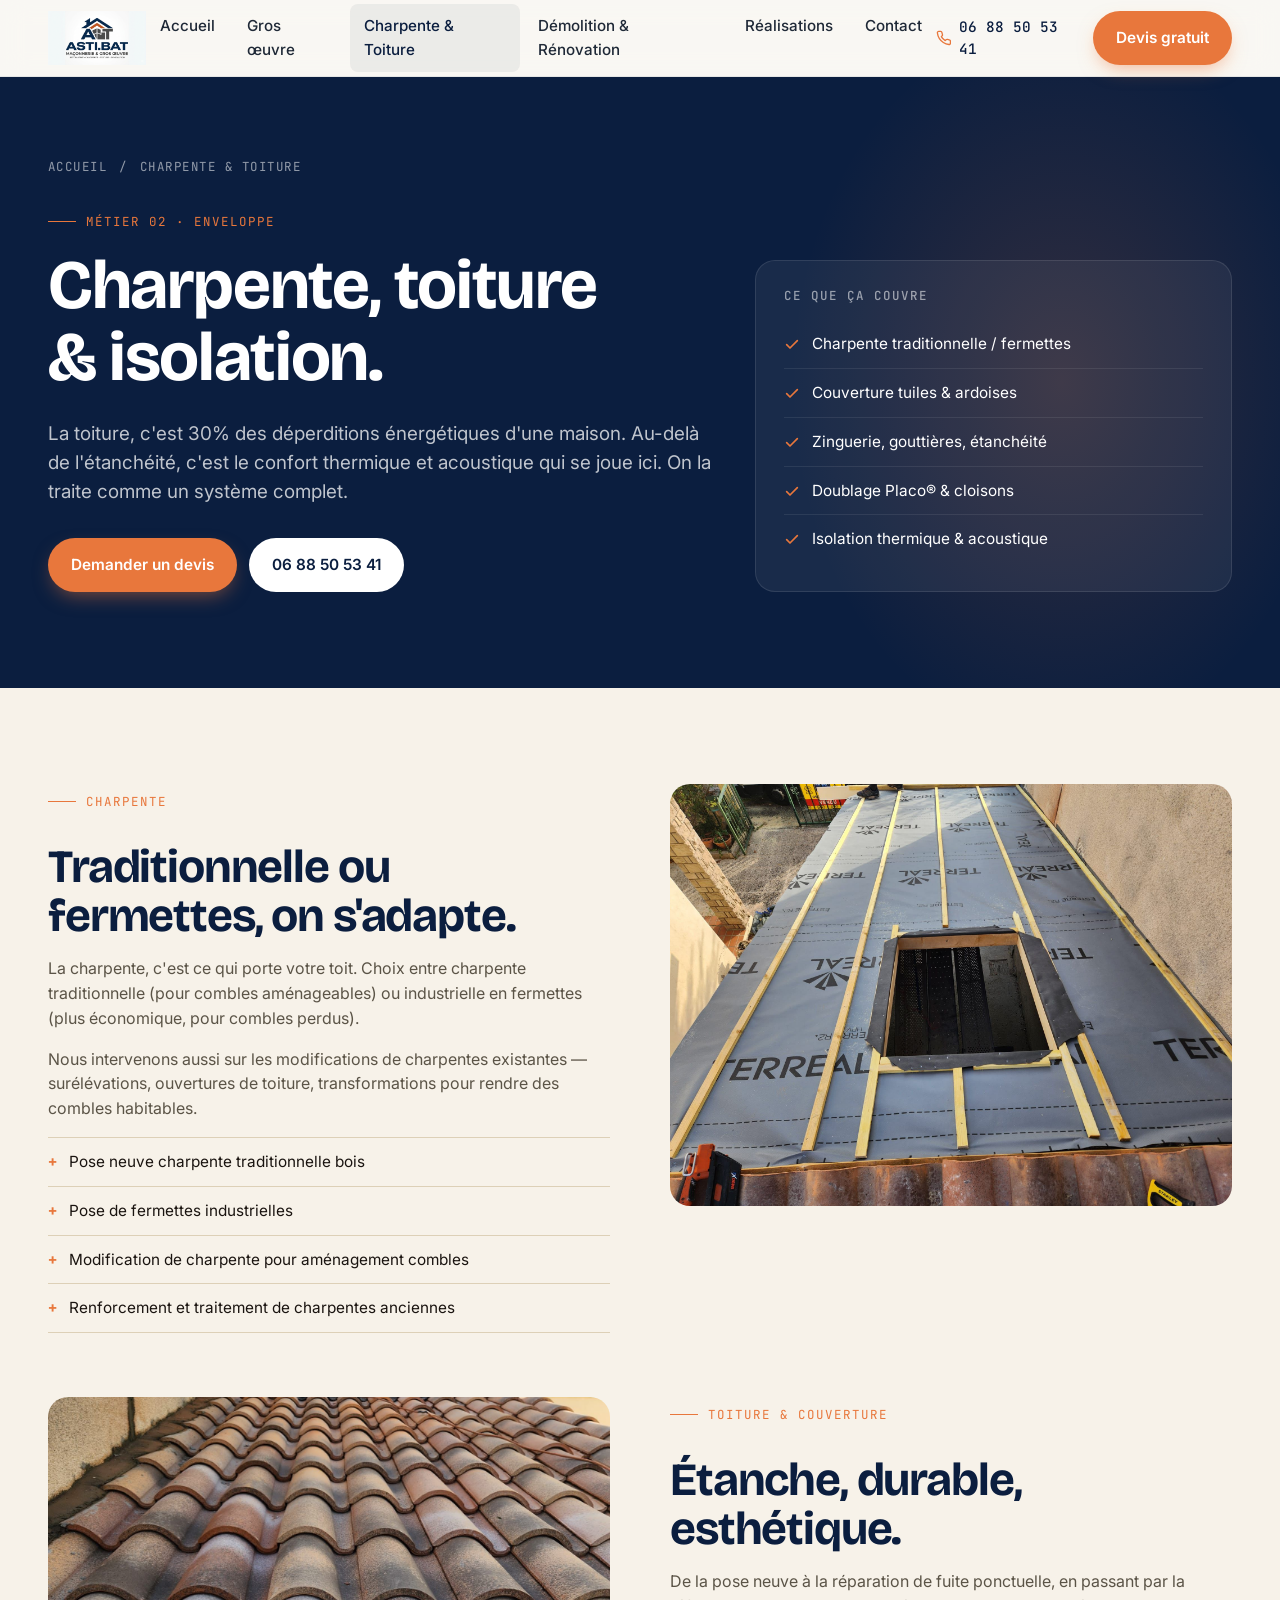
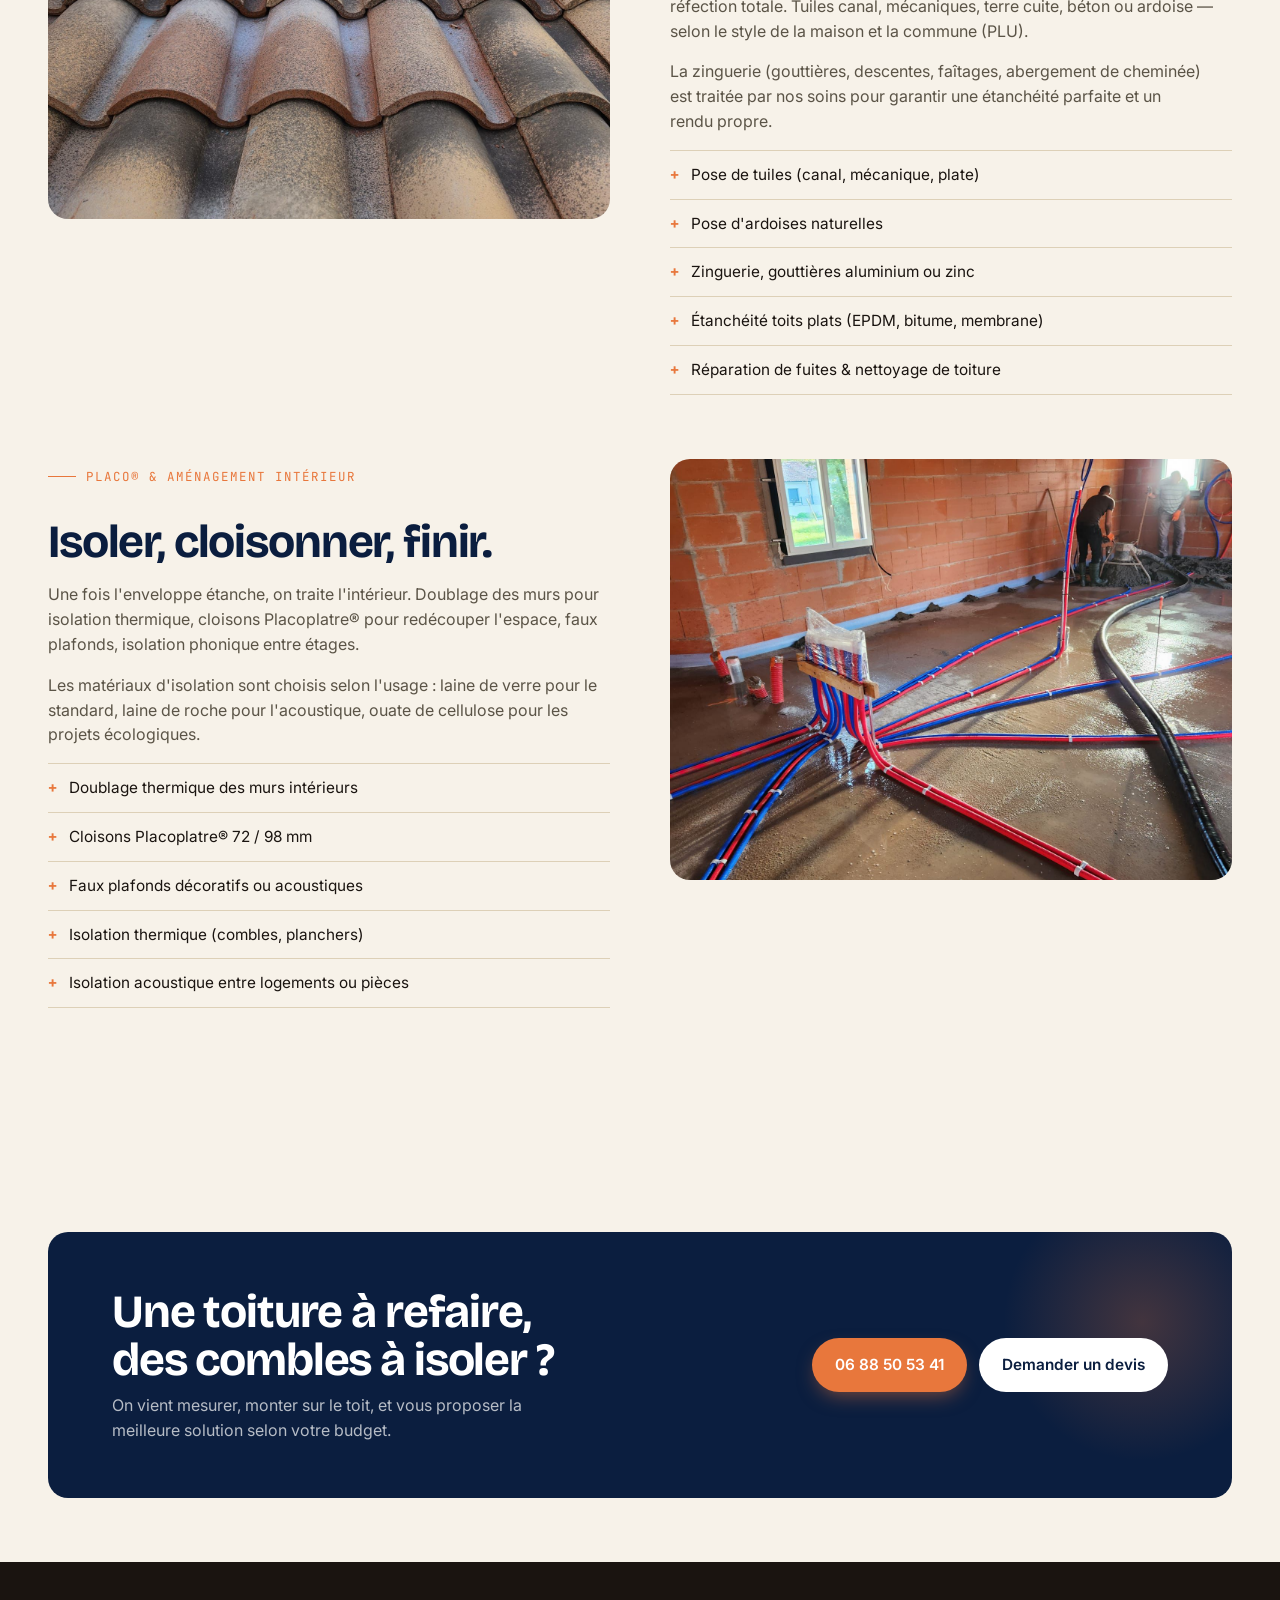
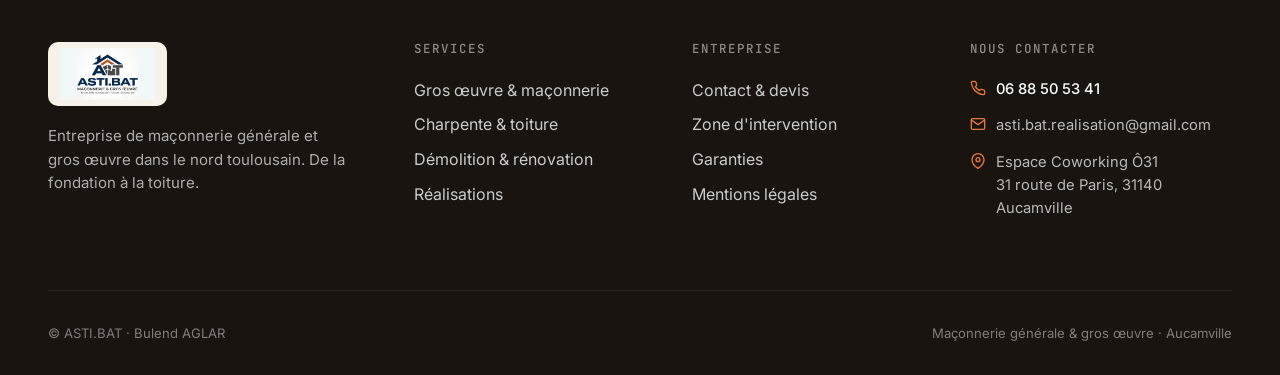
==== commit df521ffe: "Intègre le vrai logo ASTI.BAT et les photos clients - Remplace le brand mark "AB" par l'image logo A" ====
--- a/charpente-toiture.html
+++ b/charpente-toiture.html
@@ -14,9 +14,8 @@
 
 <header class="nav">
   <div class="container nav__inner">
-    <a href="index.html" class="brand">
-      <span class="brand__mark"><span>AB</span></span>
-      <span class="brand__name">ASTI.BAT<small>Maçonnerie · Gros œuvre</small></span>
+    <a href="index.html" class="brand" aria-label="ASTI.BAT">
+      <img src="uploads/logo-astibat.png" alt="ASTI.BAT — Maçonnerie & gros œuvre" class="brand__logo" />
     </a>
     <nav>
       <ul class="nav__links">
@@ -84,7 +83,7 @@
         </ul>
       </div>
       <div class="content-block__media">
-        <img src="https://images.unsplash.com/photo-1581094288338-2314dddb7ece?auto=format&fit=crop&w=1200&q=80" alt="Charpente bois en construction" />
+        <img src="uploads/toiture-ecran-sous-toiture.jpg" alt="Pose d'écran sous-toiture Terreal et liteaux bois sur charpente" />
       </div>
     </div>
 
@@ -103,7 +102,7 @@
         </ul>
       </div>
       <div class="content-block__media">
-        <img src="https://images.unsplash.com/photo-1486718448742-163732cd1544?auto=format&fit=crop&w=1200&q=80" alt="Toiture neuve" />
+        <img src="uploads/toiture-tuiles-canal-02.jpg" alt="Couverture neuve en tuiles canal" />
       </div>
     </div>
 
@@ -122,7 +121,7 @@
         </ul>
       </div>
       <div class="content-block__media">
-        <img src="https://images.unsplash.com/photo-1597047084897-51e81819a499?auto=format&fit=crop&w=1200&q=80" alt="Cloisons Placo intérieures" />
+        <img src="uploads/gros-oeuvre-plomberie-sol-02.jpg" alt="Chantier intérieur — passages de réseaux avant chape" />
       </div>
     </div>
 
@@ -148,7 +147,7 @@
   <div class="container">
     <div class="footer__grid">
       <div class="footer__brand">
-        <a href="index.html" class="brand"><span class="brand__mark"><span>AB</span></span><span class="brand__name">ASTI.BAT<small>Maçonnerie · Gros œuvre</small></span></a>
+        <a href="index.html" class="brand" aria-label="ASTI.BAT"><img src="uploads/logo-astibat.png" alt="ASTI.BAT" class="brand__logo" /></a>
         <p>Entreprise de maçonnerie générale et gros œuvre dans le nord toulousain. De la fondation à la toiture.</p>
       </div>
       <div><h4>Services</h4>
--- a/assets/style.css
+++ b/assets/style.css
@@ -175,6 +175,24 @@
   color: var(--slate);
   text-transform: uppercase;
   margin-top: 4px;
+}
+
+/* Image-based logo (when brand uses uploads/logo-astibat.png) */
+.brand__logo {
+  height: 54px;
+  width: auto;
+  display: block;
+  object-fit: contain;
+}
+.footer__brand .brand__logo {
+  height: 64px;
+  background: var(--cream);
+  padding: 6px 12px;
+  border-radius: 10px;
+}
+@media (max-width: 560px) {
+  .brand__logo { height: 44px; }
+  .footer__brand .brand__logo { height: 56px; }
 }
 
 .nav__links {
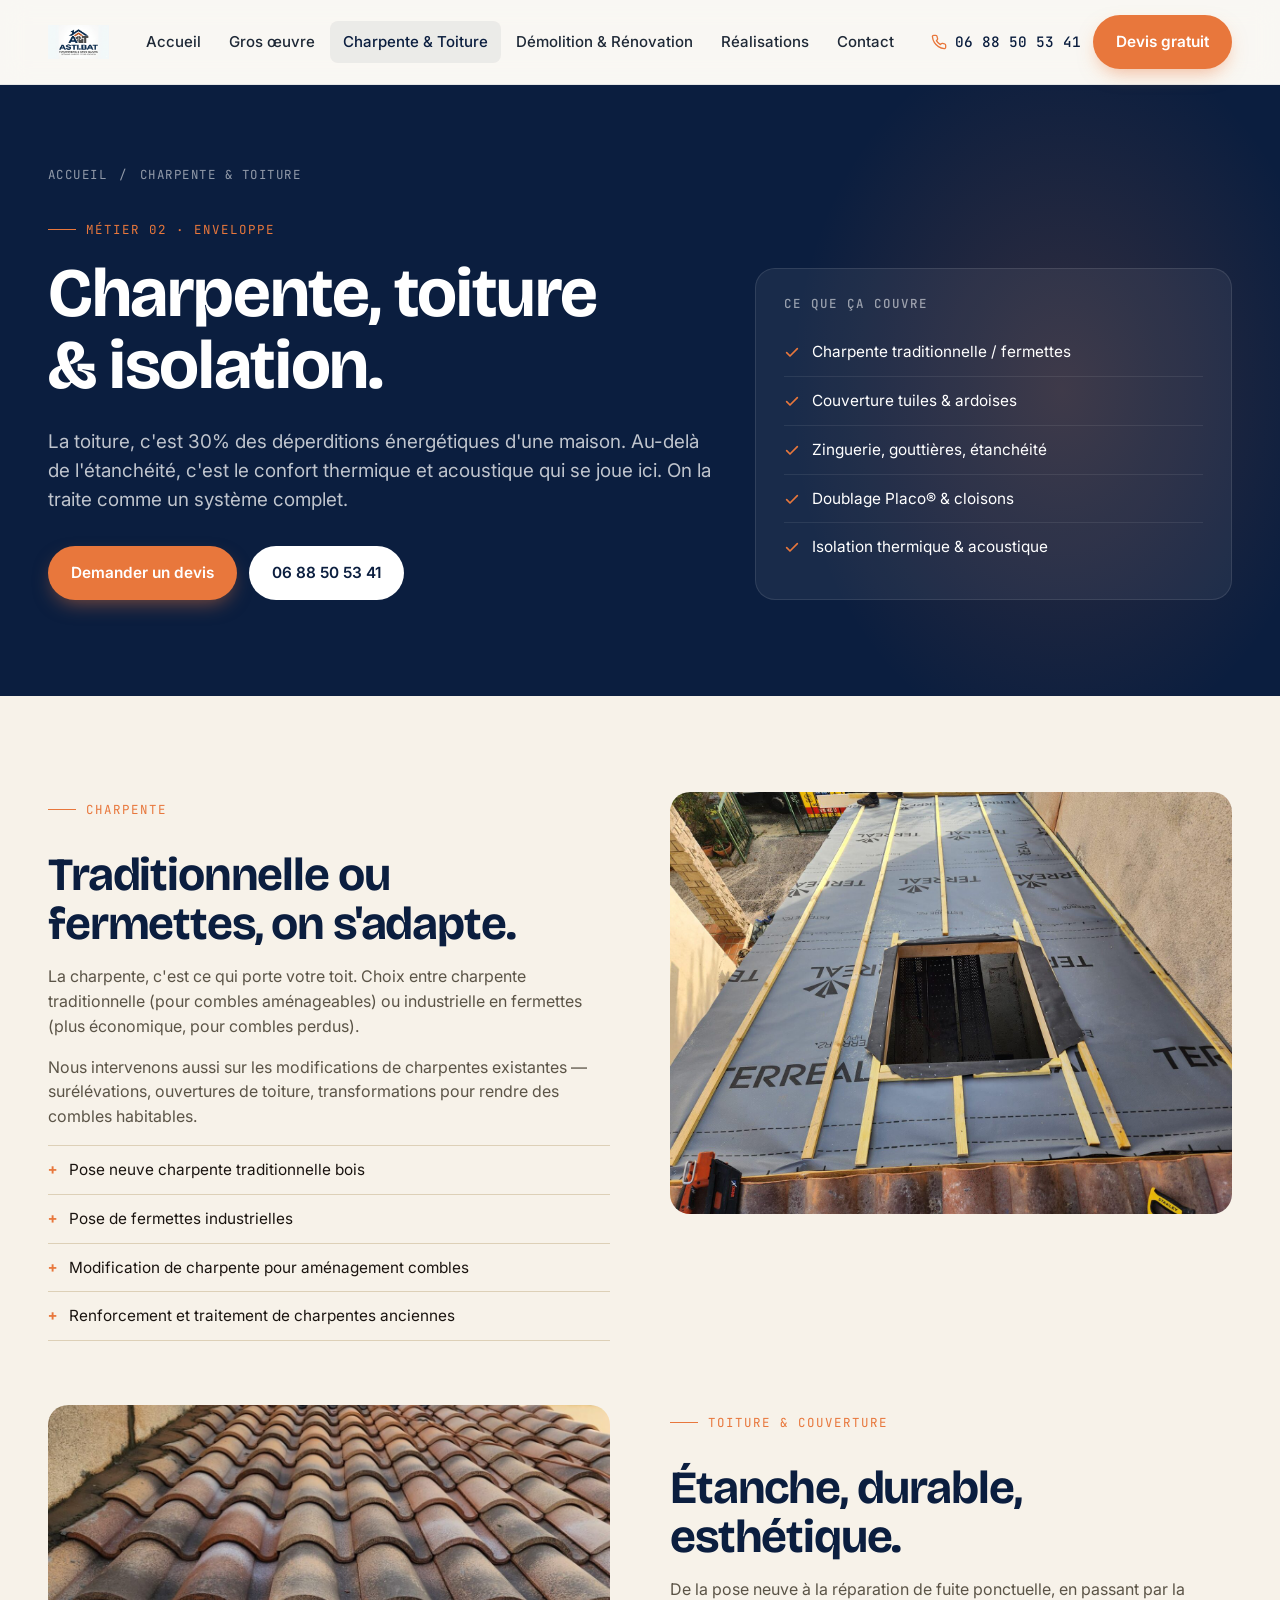
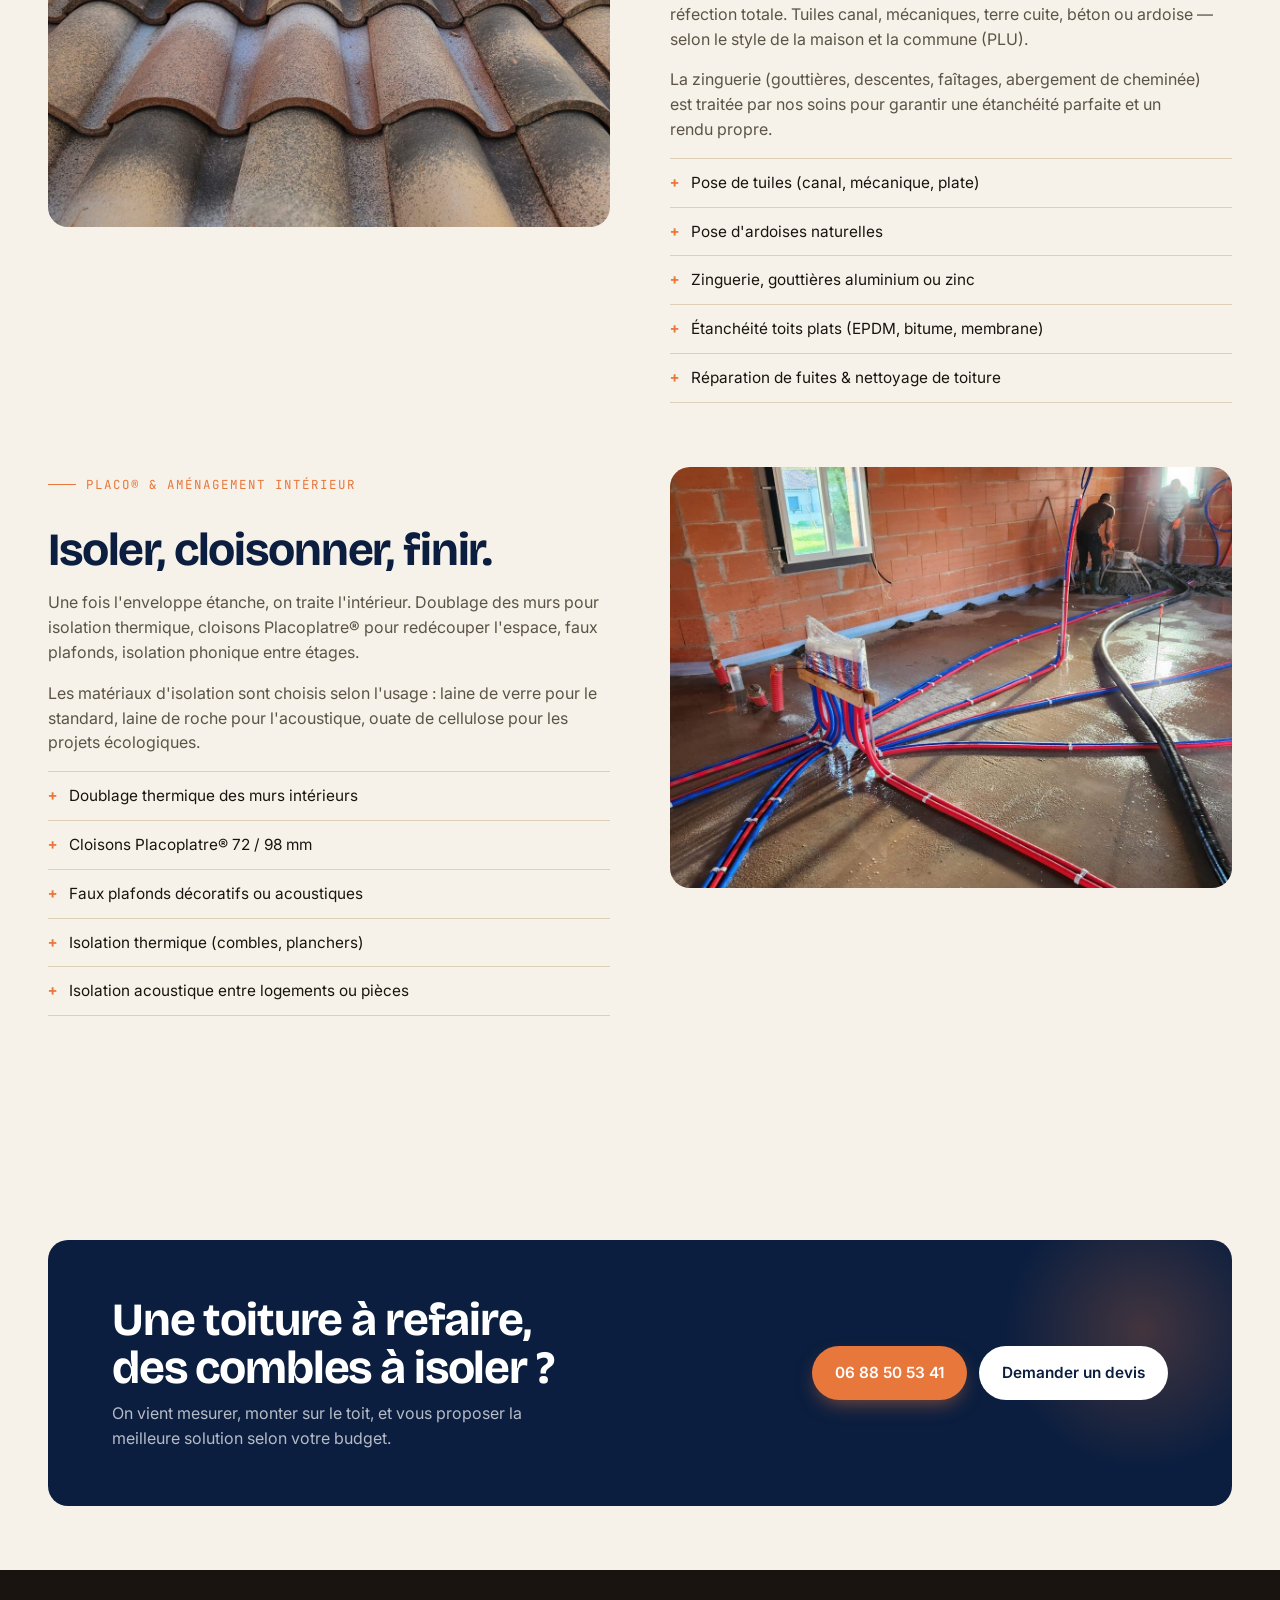
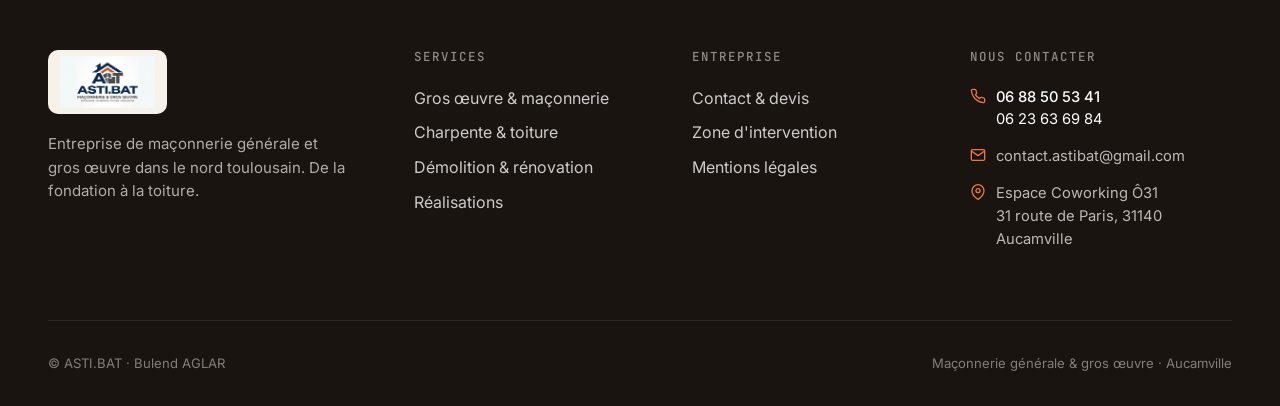
==== commit fe2d9777: "Préparation à la livraison : SEO, perf, mobile, mentions légales, 404 Pages - Crée mentions-legales." ====
--- a/charpente-toiture.html
+++ b/charpente-toiture.html
@@ -8,6 +8,24 @@
 <link rel="preconnect" href="https://fonts.googleapis.com" />
 <link rel="preconnect" href="https://fonts.gstatic.com" crossorigin />
 <link href="https://fonts.googleapis.com/css2?family=Bricolage+Grotesque:opsz,wght@12..96,400;12..96,500;12..96,600;12..96,700;12..96,800&family=Inter:wght@400;500;600;700&family=JetBrains+Mono:wght@400;500&display=swap" rel="stylesheet" />
+<link rel="icon" type="image/png" sizes="32x32" href="assets/favicon/favicon-32.png" />
+<link rel="icon" type="image/png" sizes="16x16" href="assets/favicon/favicon-16.png" />
+<link rel="icon" href="assets/favicon/favicon.ico" sizes="any" />
+<link rel="apple-touch-icon" sizes="180x180" href="assets/favicon/apple-touch-icon.png" />
+<link rel="manifest" href="assets/favicon/site.webmanifest" />
+<meta name="theme-color" content="#0B1E3F" />
+<link rel="canonical" href="https://asti-bat.fr/charpente-toiture.html" />
+<meta property="og:type" content="website" />
+<meta property="og:site_name" content="ASTI.BAT" />
+<meta property="og:locale" content="fr_FR" />
+<meta property="og:url" content="https://asti-bat.fr/charpente-toiture.html" />
+<meta property="og:title" content="Charpente, toiture & isolation — ASTI.BAT" />
+<meta property="og:description" content="Charpente traditionnelle ou fermettes, couverture tuiles/ardoises, zinguerie, doublage Placo® et isolation dans le nord toulousain." />
+<meta property="og:image" content="https://asti-bat.fr/assets/og-image.jpg" />
+<meta property="og:image:width" content="1200" />
+<meta property="og:image:height" content="630" />
+<meta name="twitter:card" content="summary_large_image" />
+
 <link rel="stylesheet" href="assets/style.css" />
 </head>
 <body>
@@ -15,7 +33,7 @@
 <header class="nav">
   <div class="container nav__inner">
     <a href="index.html" class="brand" aria-label="ASTI.BAT">
-      <img src="uploads/logo-astibat.png" alt="ASTI.BAT — Maçonnerie & gros œuvre" class="brand__logo" />
+      <img loading="eager" decoding="async" src="uploads/logo-astibat.png" alt="ASTI.BAT — Maçonnerie & gros œuvre" class="brand__logo" />
     </a>
     <nav>
       <ul class="nav__links">
@@ -27,6 +45,10 @@
         <li><a href="contact.html">Contact</a></li>
       </ul>
     </nav>
+    <button class="nav__burger" type="button" aria-label="Ouvrir le menu" aria-expanded="false">
+  <svg class="icon-open" viewBox="0 0 24 24" fill="none" stroke="currentColor" stroke-width="2" stroke-linecap="round" stroke-linejoin="round"><line x1="3" y1="6" x2="21" y2="6"/><line x1="3" y1="12" x2="21" y2="12"/><line x1="3" y1="18" x2="21" y2="18"/></svg>
+  <svg class="icon-close" viewBox="0 0 24 24" fill="none" stroke="currentColor" stroke-width="2" stroke-linecap="round" stroke-linejoin="round"><line x1="18" y1="6" x2="6" y2="18"/><line x1="6" y1="6" x2="18" y2="18"/></svg>
+</button>
     <div class="nav__cta">
       <a href="tel:+33688505341" class="nav__phone">
         <svg width="16" height="16" viewBox="0 0 24 24" fill="none" stroke="currentColor" stroke-width="2" stroke-linecap="round" stroke-linejoin="round"><path d="M22 16.92v3a2 2 0 0 1-2.18 2 19.79 19.79 0 0 1-8.63-3.07 19.5 19.5 0 0 1-6-6 19.79 19.79 0 0 1-3.07-8.67A2 2 0 0 1 4.11 2h3a2 2 0 0 1 2 1.72c.13.96.37 1.9.72 2.81a2 2 0 0 1-.45 2.11L8.09 9.91a16 16 0 0 0 6 6l1.27-1.27a2 2 0 0 1 2.11-.45c.91.35 1.85.59 2.81.72A2 2 0 0 1 22 16.92Z"/></svg>
@@ -83,7 +105,7 @@
         </ul>
       </div>
       <div class="content-block__media">
-        <img src="uploads/toiture-ecran-sous-toiture.jpg" alt="Pose d'écran sous-toiture Terreal et liteaux bois sur charpente" />
+        <img loading="lazy" decoding="async" src="uploads/toiture-ecran-sous-toiture.jpg" alt="Pose d'écran sous-toiture Terreal et liteaux bois sur charpente" />
       </div>
     </div>
 
@@ -102,7 +124,7 @@
         </ul>
       </div>
       <div class="content-block__media">
-        <img src="uploads/toiture-tuiles-canal-02.jpg" alt="Couverture neuve en tuiles canal" />
+        <img loading="lazy" decoding="async" src="uploads/toiture-tuiles-canal-02.jpg" alt="Couverture neuve en tuiles canal" />
       </div>
     </div>
 
@@ -121,7 +143,7 @@
         </ul>
       </div>
       <div class="content-block__media">
-        <img src="uploads/gros-oeuvre-plomberie-sol-02.jpg" alt="Chantier intérieur — passages de réseaux avant chape" />
+        <img loading="lazy" decoding="async" src="uploads/gros-oeuvre-plomberie-sol-02.jpg" alt="Chantier intérieur — passages de réseaux avant chape" />
       </div>
     </div>
 
@@ -147,7 +169,7 @@
   <div class="container">
     <div class="footer__grid">
       <div class="footer__brand">
-        <a href="index.html" class="brand" aria-label="ASTI.BAT"><img src="uploads/logo-astibat.png" alt="ASTI.BAT" class="brand__logo" /></a>
+        <a href="index.html" class="brand" aria-label="ASTI.BAT"><img loading="eager" decoding="async" src="uploads/logo-astibat.png" alt="ASTI.BAT" class="brand__logo" /></a>
         <p>Entreprise de maçonnerie générale et gros œuvre dans le nord toulousain. De la fondation à la toiture.</p>
       </div>
       <div><h4>Services</h4>
@@ -161,14 +183,13 @@
       <div><h4>Entreprise</h4>
         <ul>
           <li><a href="contact.html">Contact & devis</a></li>
-          <li><a href="#">Zone d'intervention</a></li>
-          <li><a href="#">Garanties</a></li>
-          <li><a href="#">Mentions légales</a></li>
+          <li><a href="index.html#zones">Zone d'intervention</a></li>
+          <li><a href="mentions-legales.html">Mentions légales</a></li>
         </ul>
       </div>
       <div class="footer__contact"><h4>Nous contacter</h4>
-        <div class="line"><svg width="16" height="16" viewBox="0 0 24 24" fill="none" stroke="currentColor" stroke-width="2" stroke-linecap="round" stroke-linejoin="round"><path d="M22 16.92v3a2 2 0 0 1-2.18 2 19.79 19.79 0 0 1-8.63-3.07 19.5 19.5 0 0 1-6-6 19.79 19.79 0 0 1-3.07-8.67A2 2 0 0 1 4.11 2h3a2 2 0 0 1 2 1.72c.13.96.37 1.9.72 2.81a2 2 0 0 1-.45 2.11L8.09 9.91a16 16 0 0 0 6 6l1.27-1.27a2 2 0 0 1 2.11-.45c.91.35 1.85.59 2.81.72A2 2 0 0 1 22 16.92Z"/></svg><div><b>06 88 50 53 41</b></div></div>
-        <div class="line"><svg width="16" height="16" viewBox="0 0 24 24" fill="none" stroke="currentColor" stroke-width="2" stroke-linecap="round" stroke-linejoin="round"><path d="M4 4h16c1.1 0 2 .9 2 2v12c0 1.1-.9 2-2 2H4c-1.1 0-2-.9-2-2V6c0-1.1.9-2 2-2z"/><polyline points="22,6 12,13 2,6"/></svg><div>asti.bat.realisation@gmail.com</div></div>
+        <div class="line"><svg width="16" height="16" viewBox="0 0 24 24" fill="none" stroke="currentColor" stroke-width="2" stroke-linecap="round" stroke-linejoin="round"><path d="M22 16.92v3a2 2 0 0 1-2.18 2 19.79 19.79 0 0 1-8.63-3.07 19.5 19.5 0 0 1-6-6 19.79 19.79 0 0 1-3.07-8.67A2 2 0 0 1 4.11 2h3a2 2 0 0 1 2 1.72c.13.96.37 1.9.72 2.81a2 2 0 0 1-.45 2.11L8.09 9.91a16 16 0 0 0 6 6l1.27-1.27a2 2 0 0 1 2.11-.45c.91.35 1.85.59 2.81.72A2 2 0 0 1 22 16.92Z"/></svg><div><b>06 88 50 53 41</b><br/><b style="font-weight: 400;">06 23 63 69 84</b></div></div>
+        <div class="line"><svg width="16" height="16" viewBox="0 0 24 24" fill="none" stroke="currentColor" stroke-width="2" stroke-linecap="round" stroke-linejoin="round"><path d="M4 4h16c1.1 0 2 .9 2 2v12c0 1.1-.9 2-2 2H4c-1.1 0-2-.9-2-2V6c0-1.1.9-2 2-2z"/><polyline points="22,6 12,13 2,6"/></svg><div>contact.astibat@gmail.com</div></div>
         <div class="line"><svg width="16" height="16" viewBox="0 0 24 24" fill="none" stroke="currentColor" stroke-width="2" stroke-linecap="round" stroke-linejoin="round"><path d="M21 10c0 7-9 13-9 13s-9-6-9-13a9 9 0 0 1 18 0z"/><circle cx="12" cy="10" r="3"/></svg><div>Espace Coworking Ô31<br/>31 route de Paris, 31140 Aucamville</div></div>
       </div>
     </div>
--- a/assets/style.css
+++ b/assets/style.css
@@ -133,7 +133,8 @@
 }
 .nav__inner {
   display: flex; align-items: center; justify-content: space-between;
-  height: 76px;
+  height: 84px;
+  gap: 24px;
 }
 .brand {
   display: flex; align-items: center; gap: 12px;
@@ -179,10 +180,11 @@
 
 /* Image-based logo (when brand uses uploads/logo-astibat.png) */
 .brand__logo {
-  height: 54px;
+  height: 56px;
   width: auto;
   display: block;
   object-fit: contain;
+  flex-shrink: 0;
 }
 .footer__brand .brand__logo {
   height: 64px;
@@ -190,29 +192,27 @@
   padding: 6px 12px;
   border-radius: 10px;
 }
-@media (max-width: 560px) {
-  .brand__logo { height: 44px; }
-  .footer__brand .brand__logo { height: 56px; }
-}
 
 .nav__links {
-  display: flex; gap: 4px;
+  display: flex; gap: 2px;
   list-style: none; padding: 0; margin: 0;
 }
 .nav__links a {
   display: inline-block;
-  padding: 10px 14px;
+  padding: 9px 13px;
   border-radius: 8px;
-  font-size: 0.95rem;
+  font-size: 0.94rem;
   font-weight: 500;
   color: #1f2937;
+  white-space: nowrap;
   transition: background .2s, color .2s;
 }
 .nav__links a:hover { background: rgba(11,30,63,0.06); }
 .nav__links a.active { color: var(--navy); background: rgba(11,30,63,0.06); }
 
 .nav__cta {
-  display: flex; gap: 10px; align-items: center;
+  display: flex; gap: 12px; align-items: center;
+  flex-shrink: 0;
 }
 .nav__phone {
   display: inline-flex; align-items: center; gap: 8px;
@@ -220,14 +220,73 @@
   font-weight: 500;
   font-size: 0.9rem;
   color: var(--navy);
-}
-.nav__phone svg { color: var(--orange); }
-
-.nav__burger { display: none; }
-
+  white-space: nowrap;
+}
+.nav__phone svg { color: var(--orange); flex: none; }
+
+.nav__burger {
+  display: none;
+  background: transparent;
+  border: 0;
+  padding: 10px;
+  cursor: pointer;
+  color: var(--navy);
+  margin-left: 4px;
+  border-radius: 8px;
+}
+.nav__burger:hover { background: rgba(11,30,63,0.06); }
+.nav__burger svg { width: 26px; height: 26px; display: block; }
+.nav__burger .icon-close { display: none; }
+body.menu-open .nav__burger .icon-open  { display: none; }
+body.menu-open .nav__burger .icon-close { display: block; }
+
+/* Progressive responsive collapse — hide less critical items first */
+@media (max-width: 1240px) {
+  .nav__phone { display: none; }
+}
+@media (max-width: 1100px) {
+  .nav__links a { padding: 9px 10px; font-size: 0.88rem; }
+}
 @media (max-width: 980px) {
-  .nav__links, .nav__phone { display: none; }
   .nav__burger { display: inline-flex; }
+
+  .nav__links {
+    position: fixed;
+    top: 84px;
+    left: 0; right: 0;
+    flex-direction: column;
+    align-items: stretch;
+    gap: 2px;
+    background: var(--cream);
+    padding: 18px 24px 28px;
+    border-bottom: 1px solid rgba(11,30,63,0.08);
+    box-shadow: 0 24px 40px -28px rgba(11,30,63,.22);
+    transform: translateY(-110%);
+    opacity: 0;
+    visibility: hidden;
+    transition: transform .25s ease, opacity .2s ease, visibility 0s linear .25s;
+    z-index: 49;
+    max-height: calc(100vh - 84px);
+    overflow-y: auto;
+  }
+  body.menu-open .nav__links {
+    transform: translateY(0);
+    opacity: 1;
+    visibility: visible;
+    transition: transform .25s ease, opacity .2s ease, visibility 0s;
+  }
+  .nav__links a {
+    padding: 14px 16px;
+    font-size: 1.04rem;
+    border-radius: 10px;
+  }
+  body.menu-open { overflow: hidden; }
+}
+@media (max-width: 560px) {
+  .brand__logo { height: 46px; }
+  .footer__brand .brand__logo { height: 56px; }
+  .nav__inner { height: 72px; }
+  .nav__links { top: 72px; }
 }
 
 /* =========================================================
@@ -761,6 +820,7 @@
 .gallery-grid {
   display: grid;
   grid-template-columns: repeat(12, 1fr);
+  grid-auto-rows: clamp(280px, 28vw, 420px);
   gap: 16px;
 }
 .gallery-item {
@@ -768,7 +828,7 @@
   border-radius: var(--r);
   overflow: hidden;
   background: var(--cream-2);
-  aspect-ratio: 4/3;
+  height: 100%;
   cursor: pointer;
   transition: transform .2s;
 }
@@ -808,93 +868,6 @@
 }
 
 /* =========================================================
-   CONTACT
-   ========================================================= */
-.contact-grid {
-  display: grid;
-  grid-template-columns: 1.2fr 1fr;
-  gap: 60px;
-  align-items: start;
-}
-.contact-card {
-  background: white;
-  border: 1px solid var(--line);
-  border-radius: var(--r-lg);
-  padding: 40px;
-}
-.contact-card h3 { margin-bottom: 24px; color: var(--navy); }
-.form-row { margin-bottom: 18px; }
-.form-row label {
-  display: block;
-  font-family: var(--f-mono);
-  font-size: 0.72rem;
-  letter-spacing: 0.12em;
-  text-transform: uppercase;
-  color: var(--navy);
-  margin-bottom: 8px;
-}
-.form-row input,
-.form-row textarea,
-.form-row select {
-  width: 100%;
-  padding: 13px 16px;
-  border: 1px solid var(--line);
-  border-radius: 10px;
-  font: inherit;
-  background: var(--cream);
-  transition: border-color .2s, box-shadow .2s;
-  color: var(--ink);
-}
-.form-row input:focus,
-.form-row textarea:focus,
-.form-row select:focus {
-  outline: none;
-  border-color: var(--orange);
-  box-shadow: 0 0 0 4px rgba(232,119,60,.15);
-}
-.form-row textarea { resize: vertical; min-height: 140px; }
-.form-row__split { display: grid; grid-template-columns: 1fr 1fr; gap: 16px; }
-.chip-group { display: flex; flex-wrap: wrap; gap: 8px; }
-.chip {
-  padding: 9px 14px;
-  border: 1px solid var(--line);
-  border-radius: 999px;
-  background: var(--cream);
-  font-size: 0.88rem;
-  cursor: pointer;
-  transition: background .2s, border-color .2s, color .2s;
-  font-family: inherit;
-  color: var(--ink);
-}
-.chip:hover { border-color: var(--orange); }
-.chip.active { background: var(--navy); color: white; border-color: var(--navy); }
-
-.info-card {
-  background: var(--navy);
-  color: white;
-  border-radius: var(--r-lg);
-  padding: 40px;
-}
-.info-card h3 { color: white; margin-bottom: 24px; }
-.info-card .info-line {
-  display: flex; gap: 16px; align-items: start;
-  padding: 18px 0;
-  border-bottom: 1px solid rgba(255,255,255,.1);
-}
-.info-card .info-line:last-of-type { border-bottom: 0; padding-bottom: 0; }
-.info-card .info-line svg { color: var(--orange); flex: none; margin-top: 2px; }
-.info-card .info-line b { color: white; display: block; margin-bottom: 4px; font-weight: 600; }
-.info-card .info-line span { color: rgba(255,255,255,.74); font-size: 0.94rem; line-height: 1.5; }
-.info-card .info-line a { color: rgba(255,255,255,.74); }
-.info-card .info-line a:hover { color: var(--orange); }
-
-@media (max-width: 900px) {
-  .contact-grid { grid-template-columns: 1fr; }
-  .form-row__split { grid-template-columns: 1fr; }
-  .contact-card, .info-card { padding: 28px; }
-}
-
-/* =========================================================
    FAQ
    ========================================================= */
 .faq-list { max-width: 880px; margin: 0 auto; }
@@ -931,7 +904,7 @@
    ========================================================= */
 .zones-grid {
   display: grid;
-  grid-template-columns: repeat(auto-fill, minmax(160px, 1fr));
+  grid-template-columns: repeat(6, 1fr);
   gap: 1px;
   background: var(--line);
   border-radius: var(--r);
@@ -945,6 +918,9 @@
   color: var(--navy);
 }
 .zone__num { font-family: var(--f-mono); font-size: 0.72rem; color: var(--orange); }
+@media (max-width: 1100px) { .zones-grid { grid-template-columns: repeat(4, 1fr); } }
+@media (max-width: 700px)  { .zones-grid { grid-template-columns: repeat(3, 1fr); } }
+@media (max-width: 480px)  { .zones-grid { grid-template-columns: repeat(2, 1fr); } }
 
 /* =========================================================
    REVEAL ANIMATION
@@ -960,6 +936,21 @@
 .text-orange { color: var(--orange); }
 .text-navy { color: var(--navy); }
 .divider { height: 1px; background: var(--line); border: 0; margin: 0; }
+
+/* Generic 2-column split for content sections — collapses on tablet & mobile */
+.split-2 {
+  display: grid;
+  grid-template-columns: 0.95fr 1.1fr;
+  gap: 64px;
+  align-items: center;
+}
+.split-2--wide-right { grid-template-columns: 1fr 1.4fr; gap: 80px; }
+@media (max-width: 900px) {
+  .split-2, .split-2--wide-right {
+    grid-template-columns: 1fr;
+    gap: 40px;
+  }
+}
 .placeholder-img {
   position: absolute; inset: 0;
   background:
@@ -981,6 +972,72 @@
   padding: 20px;
 }
 
+/* =========================================================
+   LEGAL / mentions légales
+   ========================================================= */
+.legal {
+  max-width: 760px;
+  margin-inline: auto;
+}
+.legal__intro {
+  font-size: 1.05rem;
+  color: var(--slate);
+  border-left: 3px solid var(--orange);
+  padding: 4px 0 4px 20px;
+  margin-bottom: 56px;
+}
+.legal__block {
+  padding: 32px 0;
+  border-top: 1px solid var(--line);
+}
+.legal__block:first-of-type { border-top: 0; padding-top: 0; }
+.legal__block h2 {
+  font-size: 1.4rem;
+  color: var(--navy);
+  letter-spacing: -0.015em;
+  margin-bottom: 18px;
+}
+.legal__block h3 {
+  font-size: 1.05rem;
+  color: var(--navy);
+  margin-top: 22px;
+  margin-bottom: 8px;
+  font-weight: 600;
+}
+.legal__block p,
+.legal__block li {
+  color: var(--slate);
+  font-size: 0.98rem;
+  line-height: 1.65;
+}
+.legal__block ul { padding-left: 0; list-style: none; margin: 12px 0; }
+.legal__block ul li {
+  padding: 6px 0;
+  display: grid;
+  grid-template-columns: 200px 1fr;
+  gap: 16px;
+}
+.legal__block ul li b {
+  font-family: var(--f-mono);
+  font-size: 0.78rem;
+  letter-spacing: 0.08em;
+  text-transform: uppercase;
+  color: var(--navy);
+  font-weight: 500;
+  align-self: start;
+  padding-top: 3px;
+}
+.legal__block a {
+  color: var(--orange);
+  text-decoration: underline;
+  text-underline-offset: 3px;
+  text-decoration-thickness: 1px;
+}
+.legal__block a:hover { color: var(--orange-dark); }
+@media (max-width: 600px) {
+  .legal__block ul li { grid-template-columns: 1fr; gap: 2px; }
+}
+
 /* Map placeholder */
 .map-frame {
   border-radius: var(--r-lg);
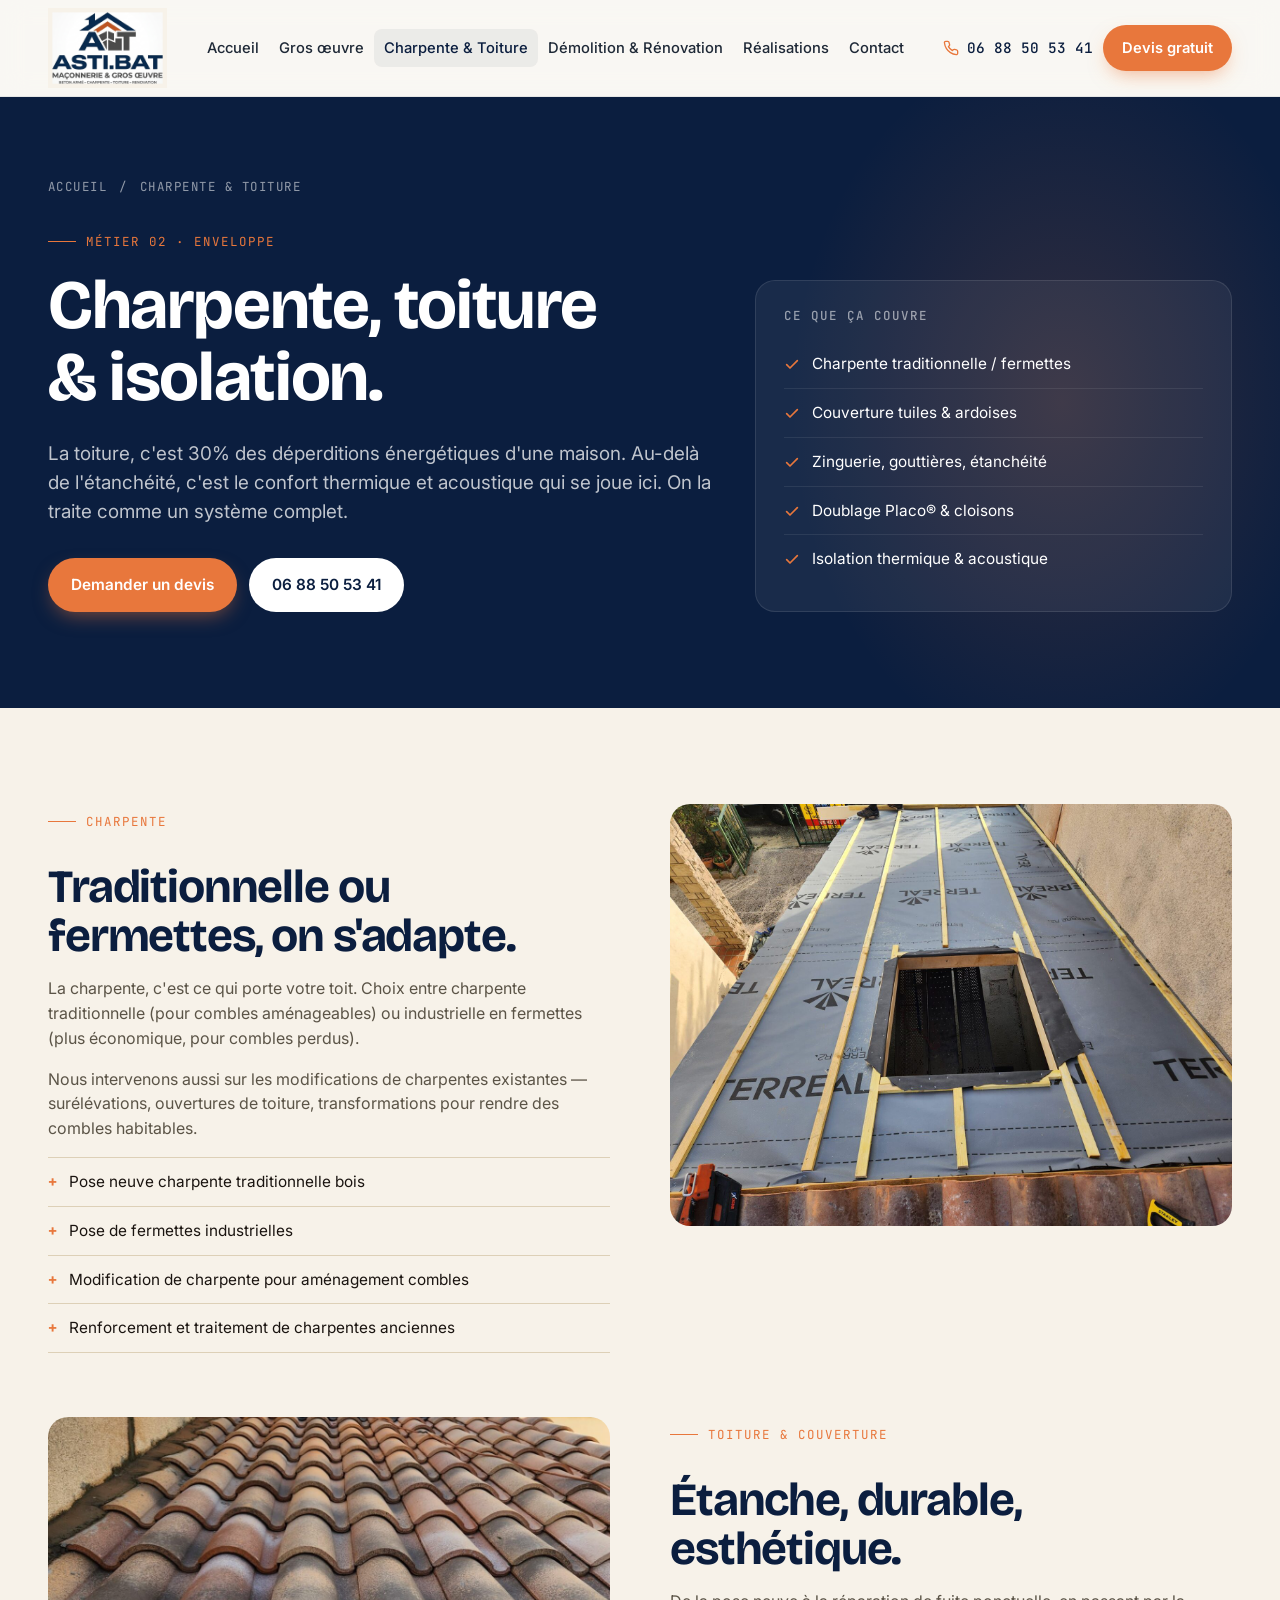
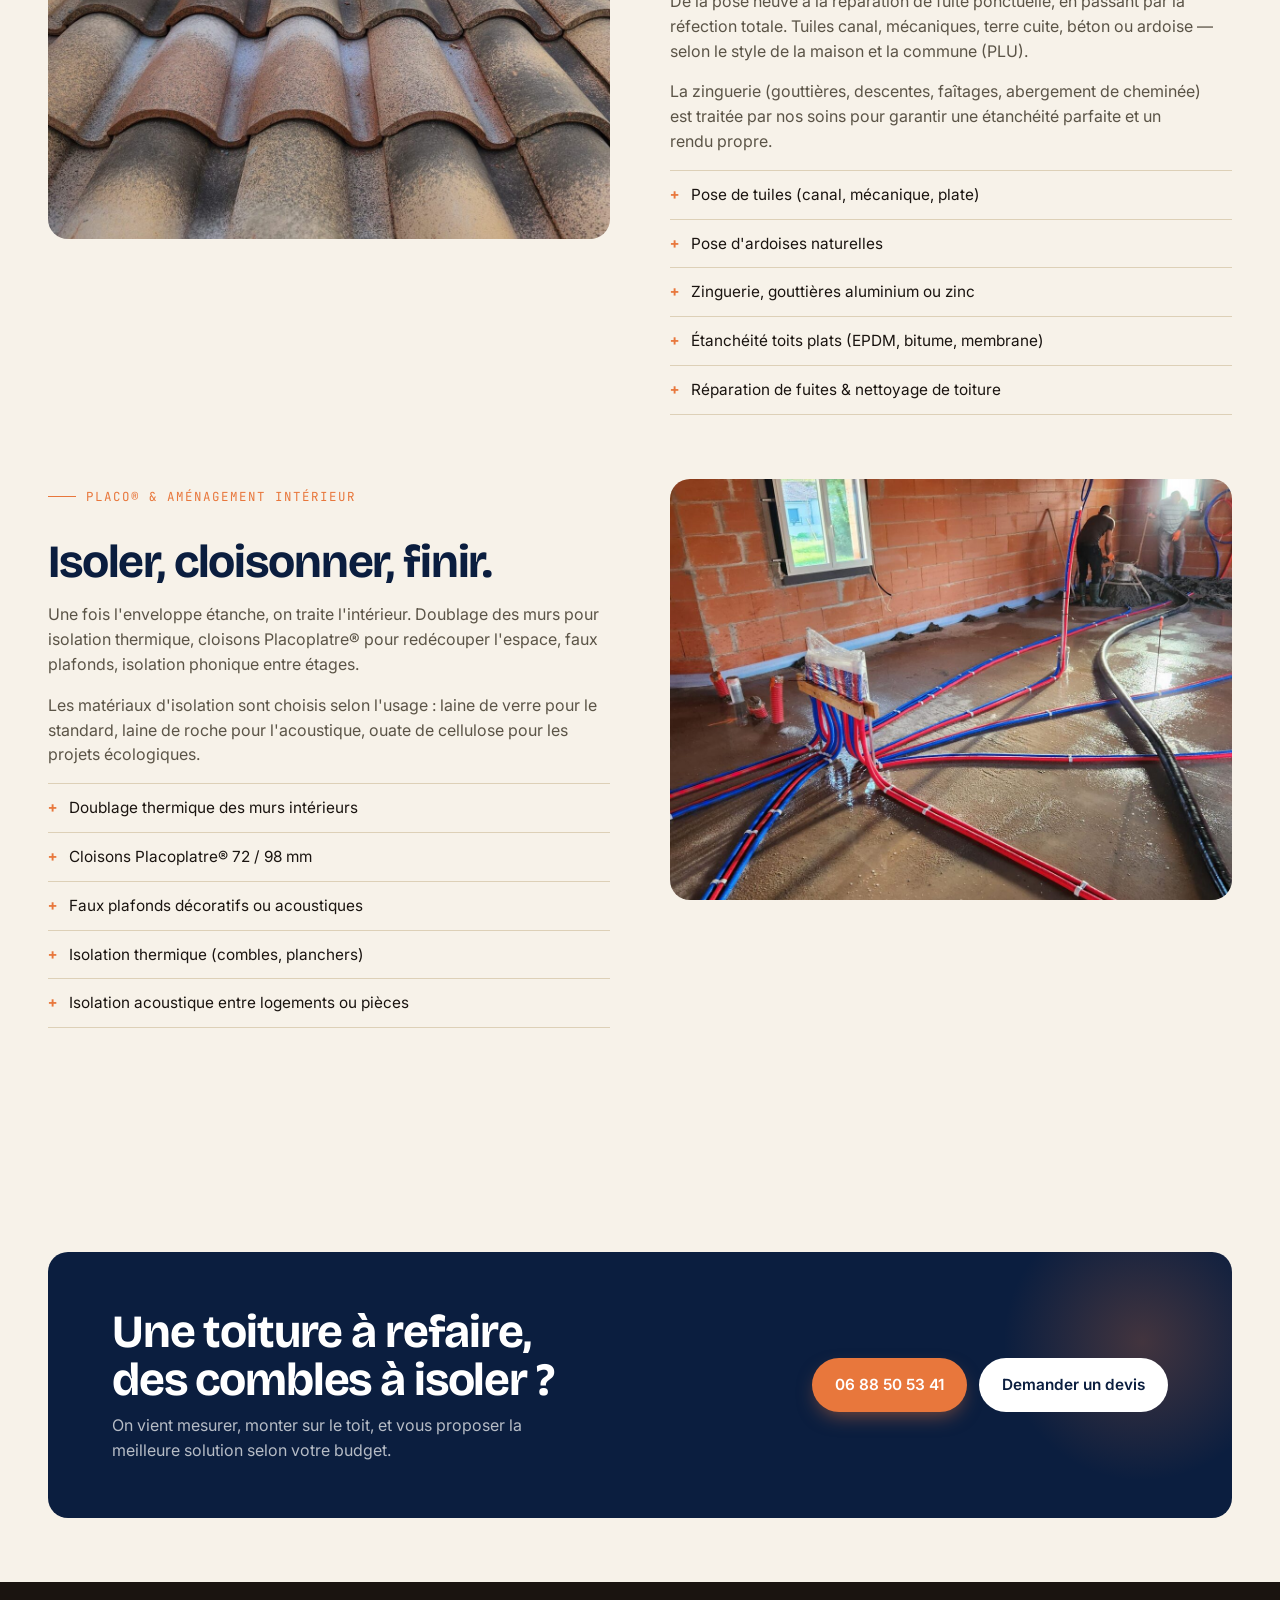
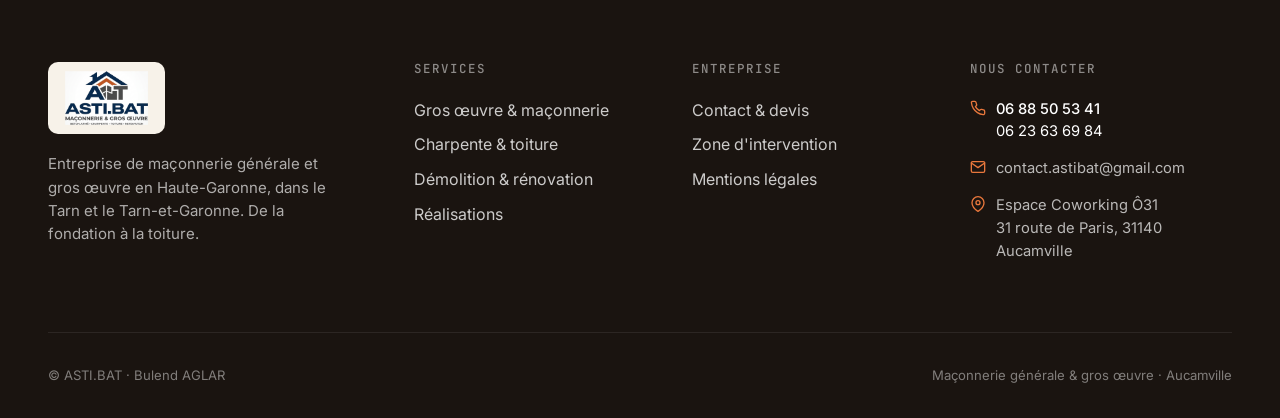
==== commit 01cfc814: "Élargit la zone de chalandise à la Haute-Garonne, au Tarn et au Tarn-et-Garonne Repositionne le site" ====
--- a/charpente-toiture.html
+++ b/charpente-toiture.html
@@ -4,7 +4,7 @@
 <meta charset="UTF-8" />
 <meta name="viewport" content="width=device-width, initial-scale=1.0" />
 <title>Charpente, toiture & isolation — Toulouse · ASTI.BAT</title>
-<meta name="description" content="Charpente traditionnelle ou fermettes, pose tuiles/ardoises, zinguerie, étanchéité, doublage Placo® et isolation thermique/acoustique dans le nord toulousain." />
+<meta name="description" content="Charpente traditionnelle ou fermettes, pose tuiles/ardoises, zinguerie, étanchéité, doublage Placo® et isolation thermique/acoustique en Haute-Garonne (31), dans le Tarn (81) et le Tarn-et-Garonne (82)." />
 <link rel="preconnect" href="https://fonts.googleapis.com" />
 <link rel="preconnect" href="https://fonts.gstatic.com" crossorigin />
 <link href="https://fonts.googleapis.com/css2?family=Bricolage+Grotesque:opsz,wght@12..96,400;12..96,500;12..96,600;12..96,700;12..96,800&family=Inter:wght@400;500;600;700&family=JetBrains+Mono:wght@400;500&display=swap" rel="stylesheet" />
@@ -20,7 +20,7 @@
 <meta property="og:locale" content="fr_FR" />
 <meta property="og:url" content="https://asti-bat.fr/charpente-toiture.html" />
 <meta property="og:title" content="Charpente, toiture & isolation — ASTI.BAT" />
-<meta property="og:description" content="Charpente traditionnelle ou fermettes, couverture tuiles/ardoises, zinguerie, doublage Placo® et isolation dans le nord toulousain." />
+<meta property="og:description" content="Charpente traditionnelle ou fermettes, couverture tuiles/ardoises, zinguerie, doublage Placo® et isolation en Haute-Garonne, dans le Tarn et le Tarn-et-Garonne." />
 <meta property="og:image" content="https://asti-bat.fr/assets/og-image.jpg" />
 <meta property="og:image:width" content="1200" />
 <meta property="og:image:height" content="630" />
@@ -170,7 +170,7 @@
     <div class="footer__grid">
       <div class="footer__brand">
         <a href="index.html" class="brand" aria-label="ASTI.BAT"><img loading="eager" decoding="async" src="uploads/logo-astibat.png" alt="ASTI.BAT" class="brand__logo" /></a>
-        <p>Entreprise de maçonnerie générale et gros œuvre dans le nord toulousain. De la fondation à la toiture.</p>
+        <p>Entreprise de maçonnerie générale et gros œuvre en Haute-Garonne, dans le Tarn et le Tarn-et-Garonne. De la fondation à la toiture.</p>
       </div>
       <div><h4>Services</h4>
         <ul>
--- a/assets/style.css
+++ b/assets/style.css
@@ -133,7 +133,7 @@
 }
 .nav__inner {
   display: flex; align-items: center; justify-content: space-between;
-  height: 84px;
+  height: 96px;
   gap: 24px;
 }
 .brand {
@@ -180,28 +180,28 @@
 
 /* Image-based logo (when brand uses uploads/logo-astibat.png) */
 .brand__logo {
-  height: 56px;
+  height: 80px;
   width: auto;
   display: block;
   object-fit: contain;
   flex-shrink: 0;
 }
 .footer__brand .brand__logo {
-  height: 64px;
+  height: 72px;
   background: var(--cream);
-  padding: 6px 12px;
+  padding: 6px 14px;
   border-radius: 10px;
 }
 
 .nav__links {
-  display: flex; gap: 2px;
+  display: flex; gap: 0;
   list-style: none; padding: 0; margin: 0;
 }
 .nav__links a {
   display: inline-block;
-  padding: 9px 13px;
+  padding: 8px 10px;
   border-radius: 8px;
-  font-size: 0.94rem;
+  font-size: 0.92rem;
   font-weight: 500;
   color: #1f2937;
   white-space: nowrap;
@@ -211,9 +211,10 @@
 .nav__links a.active { color: var(--navy); background: rgba(11,30,63,0.06); }
 
 .nav__cta {
-  display: flex; gap: 12px; align-items: center;
+  display: flex; gap: 10px; align-items: center;
   flex-shrink: 0;
 }
+.nav__cta .btn { padding: 11px 18px; font-size: 0.92rem; }
 .nav__phone {
   display: inline-flex; align-items: center; gap: 8px;
   font-family: var(--f-mono);
@@ -249,10 +250,11 @@
 }
 @media (max-width: 980px) {
   .nav__burger { display: inline-flex; }
+  .nav__cta { display: none; }
 
   .nav__links {
     position: fixed;
-    top: 84px;
+    top: 96px;
     left: 0; right: 0;
     flex-direction: column;
     align-items: stretch;
@@ -266,7 +268,7 @@
     visibility: hidden;
     transition: transform .25s ease, opacity .2s ease, visibility 0s linear .25s;
     z-index: 49;
-    max-height: calc(100vh - 84px);
+    max-height: calc(100vh - 96px);
     overflow-y: auto;
   }
   body.menu-open .nav__links {
@@ -283,10 +285,10 @@
   body.menu-open { overflow: hidden; }
 }
 @media (max-width: 560px) {
-  .brand__logo { height: 46px; }
-  .footer__brand .brand__logo { height: 56px; }
-  .nav__inner { height: 72px; }
-  .nav__links { top: 72px; }
+  .brand__logo { height: 56px; }
+  .footer__brand .brand__logo { height: 64px; }
+  .nav__inner { height: 80px; }
+  .nav__links { top: 80px; max-height: calc(100vh - 80px); }
 }
 
 /* =========================================================
@@ -922,6 +924,34 @@
 @media (max-width: 700px)  { .zones-grid { grid-template-columns: repeat(3, 1fr); } }
 @media (max-width: 480px)  { .zones-grid { grid-template-columns: repeat(2, 1fr); } }
 
+.zones-depts {
+  display: grid;
+  grid-template-columns: repeat(3, 1fr);
+  gap: 1px;
+  background: var(--line);
+  border-radius: var(--r);
+  overflow: hidden;
+}
+.zone-dept { background: var(--cream); padding: 30px 28px; }
+.zone-dept__head {
+  display: flex; align-items: center; gap: 12px;
+  font-family: var(--f-display); font-weight: 700; font-size: 1.18rem;
+  color: var(--navy);
+  padding-bottom: 16px; margin-bottom: 18px;
+  border-bottom: 1px solid var(--line);
+}
+.zone-dept__num {
+  font-family: var(--f-mono); font-size: 0.78rem;
+  color: var(--cream); background: var(--orange);
+  padding: 4px 9px; border-radius: 6px;
+}
+.zone-dept__cities {
+  list-style: none; margin: 0; padding: 0;
+  display: flex; flex-wrap: wrap; gap: 9px 16px;
+}
+.zone-dept__cities li { font-size: 0.94rem; color: var(--navy); }
+@media (max-width: 860px) { .zones-depts { grid-template-columns: 1fr; } }
+
 /* =========================================================
    REVEAL ANIMATION
    Progressive enhancement: elements are visible by default
